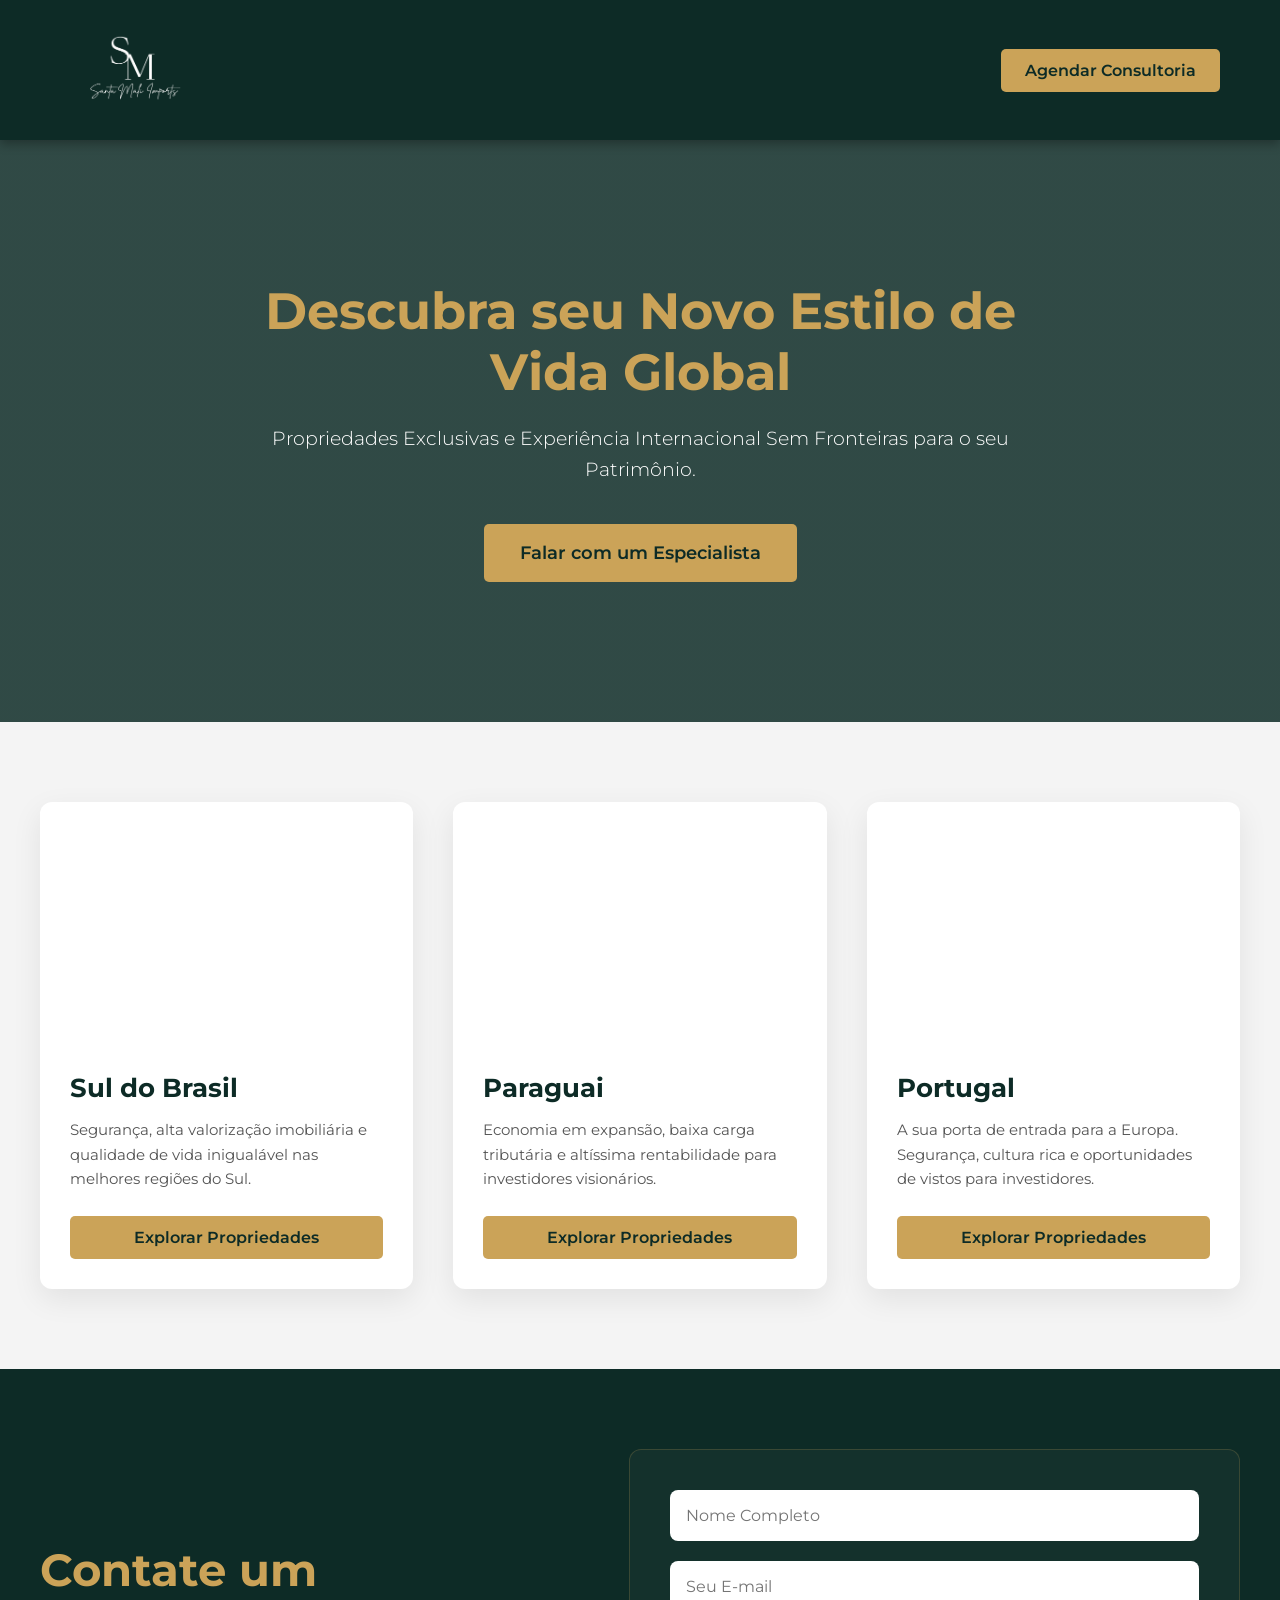
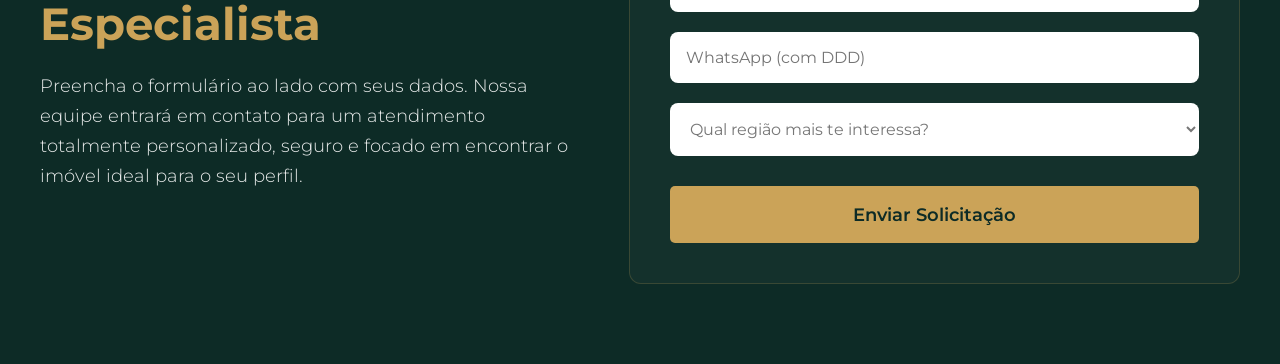
==== index.html @ 09e4056f "Update index.html" ====
<!DOCTYPE html>
<html lang="pt-BR">
<head>
    <meta charset="UTF-8">
    <meta name="viewport" content="width=device-width, initial-scale=1.0">
    <title>Santa Mali Imports - Imóveis de Alto Padrão</title>
    
    <!-- ESSA É A LINHA QUE CONECTA O VISUAL AO TEXTO -->
    <link rel="stylesheet" href="style.css">
<link href="https://fonts.googleapis.com/css2?family=Playfair+Display:ital,wght@0,400;0,600;1,400&family=Montserrat:wght@400;500;600&display=swap" rel="stylesheet">    
</head>
<body>

    <!-- CABEÇALHO -->
    <header class="header">
        <div class="header-container">
            <div class="logo">
                <!-- A tag abaixo vai puxar a sua imagem. O arquivo na sua pasta precisa se chamar exatamente "logo.png" -->
                <img src="logo.png" alt="Logo Santa Mali Imports" class="logo-img">
            </div>
            <nav class="header-nav">
                <button class="btn-agendar">Agendar Consultoria</button>
            </nav>
        </div>
    </header>

    <!-- CONTEÚDO PRINCIPAL -->
    <main>
        
        <!-- PRIMEIRA DOBRA (HERO) -->
        <section class="hero">
            <div class="hero-container">
                <h1 class="hero-titulo">Descubra seu Novo Estilo de Vida Global</h1>
                <p class="hero-subtitulo">Propriedades Exclusivas e Experiência Internacional Sem Fronteiras para o seu Patrimônio.</p>
                <a href="https://wa.me/5548992104003?text=Olá,%20gostaria%20de%20falar%20com%20um%20especialista%20da%20Santa%20Mali%20Imports." class="btn-principal" style="text-decoration: none; display: inline-block;" target="_blank">Falar com um Especialista</a>
            </div>
        </section>

        <!-- SEÇÃO DE DESTINOS -->
        <section class="destinos">
            <div class="destinos-container">
                
                <!-- Card 1: Sul do Brasil -->
                <article class="card-destino">
                    <div class="card-imagem-placeholder"></div>
                    <div class="card-conteudo">
                        <h3 class="card-titulo">Sul do Brasil</h3>
                        <p class="card-descricao">Segurança, alta valorização imobiliária e qualidade de vida inigualável nas melhores regiões do Sul.</p>
                        <button class="btn-secundario">Explorar Propriedades</button>
                    </div>
                </article>

                <!-- Card 2: Paraguai -->
                <article class="card-destino">
                    <div class="card-imagem-placeholder"></div>
                    <div class="card-conteudo">
                        <h3 class="card-titulo">Paraguai</h3>
                        <p class="card-descricao">Economia em expansão, baixa carga tributária e altíssima rentabilidade para investidores visionários.</p>
                        <button class="btn-secundario">Explorar Propriedades</button>
                    </div>
                </article>

                <!-- Card 3: Portugal -->
                <article class="card-destino">
                    <div class="card-imagem-placeholder"></div>
                    <div class="card-conteudo">
                        <h3 class="card-titulo">Portugal</h3>
                        <p class="card-descricao">A sua porta de entrada para a Europa. Segurança, cultura rica e oportunidades de vistos para investidores.</p>
                        <button class="btn-secundario">Explorar Propriedades</button>
                    </div>
                </article>

            </div>
        </section>

    </main>

    <!-- RODAPÉ COM FORMULÁRIO -->
    <footer class="rodape-captacao">
        <div class="rodape-container">
            
            <div class="rodape-texto">
                <h2 class="rodape-titulo">Contate um Especialista</h2>
                <p class="rodape-descricao">Preencha o formulário ao lado com seus dados. Nossa equipe entrará em contato para um atendimento totalmente personalizado, seguro e focado em encontrar o imóvel ideal para o seu perfil.</p>
            </div>

            <div class="rodape-formulario">
                <!-- Formulário de Captação configurado com o seu link -->
                <form action="https://formspree.io/f/myeglnnz" method="POST" class="formulario">
                    
                    <div class="grupo-input">
                        <input type="text" id="nome" name="nome" placeholder="Nome Completo" required>
                    </div>

                    <div class="grupo-input">
                        <input type="email" id="email" name="email" placeholder="Seu E-mail" required>
                    </div>

                    <div class="grupo-input">
                        <input type="tel" id="whatsapp" name="whatsapp" placeholder="WhatsApp (com DDD)" required>
                    </div>

                    <div class="grupo-input">
                        <select id="regiao" name="regiao" required>
                            <option value="" disabled selected>Qual região mais te interessa?</option>
                            <option value="sul-brasil">Sul do Brasil</option>
                            <option value="paraguai">Paraguai</option>
                            <option value="portugal">Portugal</option>
                            <option value="indefinido">Ainda não sei, desejo falar com um consultor</option>
                        </select>
                    </div>

                    <button type="submit" class="btn-enviar">Enviar Solicitação</button>
                </form>
            </div>

        </div>
    </footer>

</body>
</html>
---- style.css ----
/* IMPORTANDO A FONTE MONTSERRAT DO GOOGLE FONTS */
@import url('https://fonts.googleapis.com/css2?family=Montserrat:wght@300;400;600;700&display=swap');

/* VARIÁVEIS DE CORES PARA FACILITAR ALTERAÇÕES FUTURAS */
:root {
    --verde-escuro: #0d2b26;
    --dourado: #cba358;
    --dourado-hover: #b5904d;
    --branco: #ffffff;
    --texto-claro: #f4f4f4;
    --texto-escuro: #333333;
}

/* RESET BÁSICO E APLICAÇÃO DA FONTE */
* {
    margin: 0;
    padding: 0;
    box-sizing: border-box;
    font-family: 'Montserrat', sans-serif;
}

body {
    background-color: #f9f9f9;
    color: var(--texto-escuro);
}

/* 1. CABEÇALHO */
.header {
    background-color: var(--verde-escuro);
    padding: 20px 0;
    position: sticky;
    top: 0;
    z-index: 100;
    box-shadow: 0 4px 10px rgba(0,0,0,0.3);
}

.header-container {
    max-width: 1200px;
    margin: 0 auto;
    display: flex;
    justify-content: space-between;
    align-items: center;
    padding: 0 20px;
}

/* Configuração do tamanho da imagem da Logo */
.logo-img {
    max-height: 100px;
    width: auto;
    display: block;
}

/* ESTILIZAÇÃO PADRÃO DE BOTÕES */
.btn-agendar, .btn-principal, .btn-secundario, .btn-enviar {
    background-color: var(--dourado);
    color: var(--verde-escuro);
    border: none;
    padding: 12px 24px;
    font-size: 16px;
    font-weight: 600;
    border-radius: 5px;
    cursor: pointer;
    transition: background-color 0.3s ease, transform 0.2s ease;
}

.btn-agendar:hover, .btn-principal:hover, .btn-secundario:hover, .btn-enviar:hover {
    background-color: var(--dourado-hover);
    transform: scale(1.02);
}

/* 2. PRIMEIRA DOBRA (HERO) */
.hero {
    background: linear-gradient(rgba(13, 43, 38, 0.85), rgba(13, 43, 38, 0.85)), url('https://images.unsplash.com/photo-1600596542815-ffad4c1539a9?ixlib=rb-4.0.3&auto=format&fit=crop&w=1920&q=80') center/cover no-repeat;
    color: var(--branco);
    text-align: center;
    padding: 140px 20px;
}

.hero-container {
    max-width: 800px;
    margin: 0 auto;
}

.hero-titulo {
    font-size: 3.2rem;
    font-weight: 700;
    margin-bottom: 20px;
    color: var(--dourado);
    line-height: 1.2;
}

.hero-subtitulo {
    font-size: 1.2rem;
    font-weight: 300;
    line-height: 1.6;
    margin-bottom: 40px;
}

.btn-principal {
    padding: 18px 36px;
    font-size: 18px;
}

/* 3. SEÇÃO DE DESTINOS (CARDS) */
.destinos {
    padding: 80px 20px;
    background-color: var(--texto-claro);
}

.destinos-container {
    max-width: 1200px;
    margin: 0 auto;
    display: grid;
    grid-template-columns: repeat(auto-fit, minmax(300px, 1fr));
    gap: 40px;
}

.card-destino {
    background-color: var(--branco);
    border-radius: 12px;
    overflow: hidden;
    box-shadow: 0 10px 30px rgba(0, 0, 0, 0.08);
    transition: transform 0.3s ease, box-shadow 0.3s ease;
}

.card-destino:hover {
    transform: translateY(-8px);
    box-shadow: 0 15px 40px rgba(0, 0, 0, 0.12);
}

/* Imagens provisórias para os cards */
.card-imagem-placeholder {
    height: 240px;
    background-color: #ddd;
}
.card-destino:nth-child(1) .card-imagem-placeholder {
    background: url('https://images.unsplash.com/photo-1512453979798-5ea266f8880c?ixlib=rb-4.0.3&auto=format&fit=crop&w=800&q=80') center/cover;
}
.card-destino:nth-child(2) .card-imagem-placeholder {
    background: url('https://images.unsplash.com/photo-1596423735880-5f2a689b903e?ixlib=rb-4.0.3&auto=format&fit=crop&w=800&q=80') center/cover;
}
.card-destino:nth-child(3) .card-imagem-placeholder {
    background: url('https://images.unsplash.com/photo-1555881400-74d7acaacd8b?ixlib=rb-4.0.3&auto=format&fit=crop&w=800&q=80') center/cover;
}

.card-conteudo {
    padding: 30px;
    display: flex;
    flex-direction: column;
    height: calc(100% - 240px);
}

.card-titulo {
    color: var(--verde-escuro);
    font-size: 1.6rem;
    margin-bottom: 15px;
    font-weight: 700;
}

.card-descricao {
    color: #555;
    font-size: 0.95rem;
    line-height: 1.6;
    margin-bottom: 25px;
    flex-grow: 1;
}

.btn-secundario {
    width: 100%;
}

/* 4. RODAPÉ E FORMULÁRIO DE CAPTAÇÃO */
.rodape-captacao {
    background-color: var(--verde-escuro);
    padding: 80px 20px;
    color: var(--branco);
}

.rodape-container {
    max-width: 1200px;
    margin: 0 auto;
    display: flex;
    flex-wrap: wrap;
    gap: 60px;
    justify-content: space-between;
    align-items: center;
}

.rodape-texto {
    flex: 1;
    min-width: 300px;
}

.rodape-titulo {
    color: var(--dourado);
    font-size: 2.8rem;
    margin-bottom: 20px;
    font-weight: 700;
}

.rodape-descricao {
    font-size: 1.1rem;
    line-height: 1.7;
    font-weight: 300;
    color: rgba(255, 255, 255, 0.9);
}

.rodape-formulario {
    flex: 1;
    min-width: 320px;
    background-color: rgba(255, 255, 255, 0.03);
    padding: 40px;
    border-radius: 12px;
    border: 1px solid rgba(203, 163, 88, 0.2);
}

.grupo-input {
    margin-bottom: 20px;
}

.grupo-input input, .grupo-input select {
    width: 100%;
    padding: 16px;
    border-radius: 8px;
    border: none;
    background-color: var(--branco);
    color: var(--texto-escuro);
    font-size: 1rem;
    outline: none;
    transition: box-shadow 0.3s ease;
}

.grupo-input input:focus, .grupo-input select:focus {
    box-shadow: 0 0 0 3px rgba(203, 163, 88, 0.5);
}

.grupo-input select:invalid {
    color: #777;
}

.btn-enviar {
    width: 100%;
    padding: 18px;
    font-size: 1.1rem;
    margin-top: 10px;
}

/* 5. REGRAS PARA CELULARES E TABLETS */
@media (max-width: 768px) {
    .header-container {
        flex-direction: column;
        gap: 15px;
    }
    
    .hero-titulo {
        font-size: 2.2rem;
    }
    
    .rodape-container {
        flex-direction: column;
        text-align: center;
    }
    
    .rodape-formulario {
        width: 100%;
        padding: 30px 20px;
    }
}
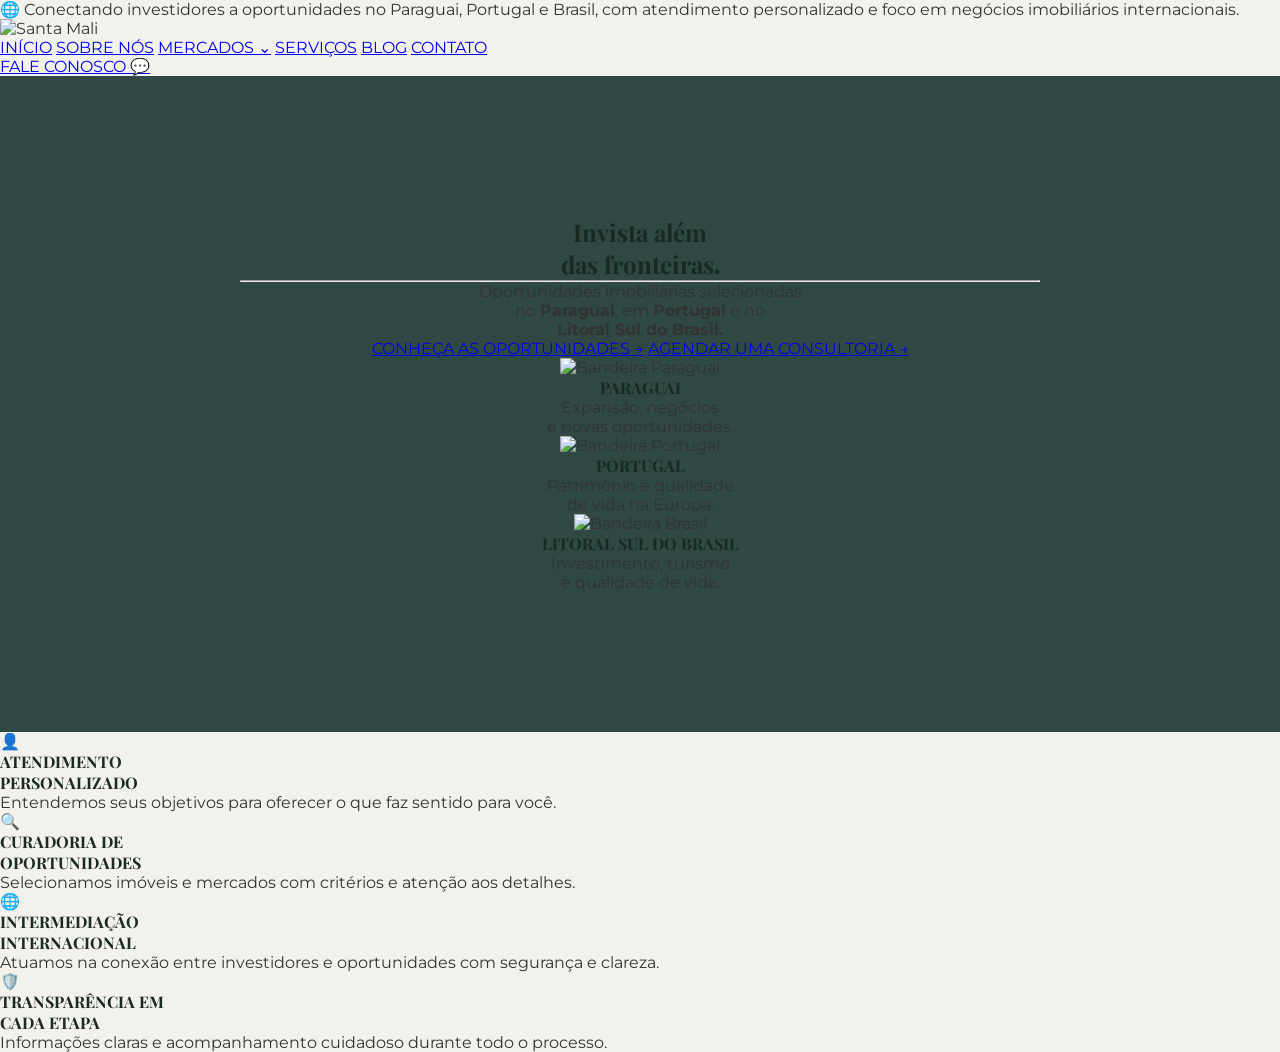
==== commit 4cf57807: "Update index.html" ====
--- a/index.html
+++ b/index.html
@@ -3,119 +3,104 @@
 <head>
     <meta charset="UTF-8">
     <meta name="viewport" content="width=device-width, initial-scale=1.0">
-    <title>Santa Mali Imports - Imóveis de Alto Padrão</title>
-    
-    <!-- ESSA É A LINHA QUE CONECTA O VISUAL AO TEXTO -->
+    <title>Santa Mali | Patrimônio Sem Fronteiras</title>
+    <!-- Importação das Fontes -->
+    <link href="https://fonts.googleapis.com/css2?family=Playfair+Display:ital,wght@0,400;0,600;1,400&family=Montserrat:wght@400;500;600&display=swap" rel="stylesheet">
     <link rel="stylesheet" href="style.css">
-<link href="https://fonts.googleapis.com/css2?family=Playfair+Display:ital,wght@0,400;0,600;1,400&family=Montserrat:wght@400;500;600&display=swap" rel="stylesheet">    
 </head>
 <body>
 
-    <!-- CABEÇALHO -->
-    <header class="header">
-        <div class="header-container">
-            <div class="logo">
-                <!-- A tag abaixo vai puxar a sua imagem. O arquivo na sua pasta precisa se chamar exatamente "logo.png" -->
-                <img src="logo.png" alt="Logo Santa Mali Imports" class="logo-img">
-            </div>
-            <nav class="header-nav">
-                <button class="btn-agendar">Agendar Consultoria</button>
+    <!-- BARRA SUPERIOR -->
+    <div class="top-bar">
+        <span class="icon-globe">🌐</span> Conectando investidores a oportunidades no <span class="destaque-top">Paraguai, Portugal e Brasil</span>, com atendimento personalizado e foco em negócios imobiliários internacionais.
+    </div>
+
+    <!-- CABEÇALHO / MENU -->
+    <header class="navbar">
+        <div class="container nav-container">
+            <!-- A imagem da logo precisa estar no GitHub com o nome logo-novo.png -->
+            <img src="logo-novo.png" alt="Santa Mali" class="logo">
+            <nav class="nav-links">
+                <a href="#" class="active">INÍCIO</a>
+                <a href="#">SOBRE NÓS</a>
+                <a href="#">MERCADOS ⌄</a>
+                <a href="#">SERVIÇOS</a>
+                <a href="#">BLOG</a>
+                <a href="#">CONTATO</a>
             </nav>
+            <a href="https://wa.me/5511999999999" target="_blank" class="btn-dark btn-small">FALE CONOSCO 💬</a>
         </div>
     </header>
 
-    <!-- CONTEÚDO PRINCIPAL -->
-    <main>
+    <!-- SEÇÃO PRINCIPAL (HERO) -->
+    <section class="hero">
+        <div class="container hero-container">
+            <div class="hero-content">
+                <h1>Invista além<br>das fronteiras<span class="ponto-dourado">.</span></h1>
+                <hr class="linha-curta">
+                <p>Oportunidades imobiliárias selecionadas<br>no <strong class="destaque-texto">Paraguai</strong>, em <strong class="destaque-texto">Portugal</strong> e no<br><strong class="destaque-texto">Litoral Sul do Brasil.</strong></p>
+                <div class="hero-buttons">
+                    <a href="#oportunidades" class="btn-dark">CONHEÇA AS OPORTUNIDADES →</a>
+                    <a href="https://wa.me/5511999999999" target="_blank" class="btn-outline">AGENDAR UMA CONSULTORIA →</a>
+                </div>
+            </div>
+        </div>
         
-        <!-- PRIMEIRA DOBRA (HERO) -->
-        <section class="hero">
-            <div class="hero-container">
-                <h1 class="hero-titulo">Descubra seu Novo Estilo de Vida Global</h1>
-                <p class="hero-subtitulo">Propriedades Exclusivas e Experiência Internacional Sem Fronteiras para o seu Patrimônio.</p>
-                <a href="https://wa.me/5548992104003?text=Olá,%20gostaria%20de%20falar%20com%20um%20especialista%20da%20Santa%20Mali%20Imports." class="btn-principal" style="text-decoration: none; display: inline-block;" target="_blank">Falar com um Especialista</a>
+        <!-- BARRA DE PAÍSES NO RODAPÉ DA IMAGEM -->
+        <div class="hero-countries">
+            <div class="container countries-container">
+                <div class="country-item">
+                    <img src="https://flagcdn.com/w40/py.png" alt="Bandeira Paraguai" class="bandeira">
+                    <div>
+                        <h4>PARAGUAI</h4>
+                        <p>Expansão, negócios<br>e novas oportunidades.</p>
+                    </div>
+                </div>
+                <div class="divisor"></div>
+                <div class="country-item">
+                    <img src="https://flagcdn.com/w40/pt.png" alt="Bandeira Portugal" class="bandeira">
+                    <div>
+                        <h4>PORTUGAL</h4>
+                        <p>Patrimônio e qualidade<br>de vida na Europa.</p>
+                    </div>
+                </div>
+                <div class="divisor"></div>
+                <div class="country-item">
+                    <img src="https://flagcdn.com/w40/br.png" alt="Bandeira Brasil" class="bandeira">
+                    <div>
+                        <h4>LITORAL SUL DO BRASIL</h4>
+                        <p>Investimento, turismo<br>e qualidade de vida.</p>
+                    </div>
+                </div>
             </div>
-        </section>
+        </div>
+    </section>
 
-        <!-- SEÇÃO DE DESTINOS -->
-        <section class="destinos">
-            <div class="destinos-container">
-                
-                <!-- Card 1: Sul do Brasil -->
-                <article class="card-destino">
-                    <div class="card-imagem-placeholder"></div>
-                    <div class="card-conteudo">
-                        <h3 class="card-titulo">Sul do Brasil</h3>
-                        <p class="card-descricao">Segurança, alta valorização imobiliária e qualidade de vida inigualável nas melhores regiões do Sul.</p>
-                        <button class="btn-secundario">Explorar Propriedades</button>
-                    </div>
-                </article>
-
-                <!-- Card 2: Paraguai -->
-                <article class="card-destino">
-                    <div class="card-imagem-placeholder"></div>
-                    <div class="card-conteudo">
-                        <h3 class="card-titulo">Paraguai</h3>
-                        <p class="card-descricao">Economia em expansão, baixa carga tributária e altíssima rentabilidade para investidores visionários.</p>
-                        <button class="btn-secundario">Explorar Propriedades</button>
-                    </div>
-                </article>
-
-                <!-- Card 3: Portugal -->
-                <article class="card-destino">
-                    <div class="card-imagem-placeholder"></div>
-                    <div class="card-conteudo">
-                        <h3 class="card-titulo">Portugal</h3>
-                        <p class="card-descricao">A sua porta de entrada para a Europa. Segurança, cultura rica e oportunidades de vistos para investidores.</p>
-                        <button class="btn-secundario">Explorar Propriedades</button>
-                    </div>
-                </article>
-
+    <!-- SEÇÃO DE DIFERENCIAIS -->
+    <section class="features">
+        <div class="container features-container">
+            <div class="feature-box">
+                <div class="feature-icon">👤</div>
+                <h4>ATENDIMENTO<br>PERSONALIZADO</h4>
+                <p>Entendemos seus objetivos para oferecer o que faz sentido para você.</p>
             </div>
-        </section>
-
-    </main>
-
-    <!-- RODAPÉ COM FORMULÁRIO -->
-    <footer class="rodape-captacao">
-        <div class="rodape-container">
-            
-            <div class="rodape-texto">
-                <h2 class="rodape-titulo">Contate um Especialista</h2>
-                <p class="rodape-descricao">Preencha o formulário ao lado com seus dados. Nossa equipe entrará em contato para um atendimento totalmente personalizado, seguro e focado em encontrar o imóvel ideal para o seu perfil.</p>
+            <div class="feature-box">
+                <div class="feature-icon">🔍</div>
+                <h4>CURADORIA DE<br>OPORTUNIDADES</h4>
+                <p>Selecionamos imóveis e mercados com critérios e atenção aos detalhes.</p>
             </div>
-
-            <div class="rodape-formulario">
-                <!-- Formulário de Captação configurado com o seu link -->
-                <form action="https://formspree.io/f/myeglnnz" method="POST" class="formulario">
-                    
-                    <div class="grupo-input">
-                        <input type="text" id="nome" name="nome" placeholder="Nome Completo" required>
-                    </div>
-
-                    <div class="grupo-input">
-                        <input type="email" id="email" name="email" placeholder="Seu E-mail" required>
-                    </div>
-
-                    <div class="grupo-input">
-                        <input type="tel" id="whatsapp" name="whatsapp" placeholder="WhatsApp (com DDD)" required>
-                    </div>
-
-                    <div class="grupo-input">
-                        <select id="regiao" name="regiao" required>
-                            <option value="" disabled selected>Qual região mais te interessa?</option>
-                            <option value="sul-brasil">Sul do Brasil</option>
-                            <option value="paraguai">Paraguai</option>
-                            <option value="portugal">Portugal</option>
-                            <option value="indefinido">Ainda não sei, desejo falar com um consultor</option>
-                        </select>
-                    </div>
-
-                    <button type="submit" class="btn-enviar">Enviar Solicitação</button>
-                </form>
+            <div class="feature-box">
+                <div class="feature-icon">🌐</div>
+                <h4>INTERMEDIAÇÃO<br>INTERNACIONAL</h4>
+                <p>Atuamos na conexão entre investidores e oportunidades com segurança e clareza.</p>
             </div>
-
+            <div class="feature-box">
+                <div class="feature-icon">🛡️</div>
+                <h4>TRANSPARÊNCIA EM<br>CADA ETAPA</h4>
+                <p>Informações claras e acompanhamento cuidadoso durante todo o processo.</p>
+            </div>
         </div>
-    </footer>
+    </section>
 
 </body>
 </html>
--- a/style.css
+++ b/style.css
@@ -3,12 +3,22 @@
 
 /* VARIÁVEIS DE CORES PARA FACILITAR ALTERAÇÕES FUTURAS */
 :root {
-    --verde-escuro: #0d2b26;
-    --dourado: #cba358;
-    --dourado-hover: #b5904d;
-    --branco: #ffffff;
-    --texto-claro: #f4f4f4;
-    --texto-escuro: #333333;
+    --verde-escuro: #122219;
+    --dourado: #b18e5a;
+    --bege-fundo: #f3f1eb;
+    --texto-titulos: #192a20;
+    --texto-corrido: #333333;
+}
+
+body {
+    background-color: var(--bege-fundo);
+    color: var(--texto-corrido);
+    font-family: 'Montserrat', sans-serif;
+}
+
+h1, h2, h3, h4 {
+    font-family: 'Playfair Display', serif;
+    color: var(--texto-titulos);
 }
 
 /* RESET BÁSICO E APLICAÇÃO DA FONTE */
@@ -19,10 +29,7 @@
     font-family: 'Montserrat', sans-serif;
 }
 
-body {
-    background-color: #f9f9f9;
-    color: var(--texto-escuro);
-}
+
 
 /* 1. CABEÇALHO */
 .header {
@@ -51,23 +58,48 @@
 }
 
 /* ESTILIZAÇÃO PADRÃO DE BOTÕES */
-.btn-agendar, .btn-principal, .btn-secundario, .btn-enviar {
+/* Botões com fundo escuro (Principal e Enviar) */
+.btn-principal, .btn-enviar {
+    background-color: var(--verde-escuro);
+    color: #ffffff;
+    padding: 15px 30px;
+    border: none;
+    border-radius: 2px;
+    font-family: 'Montserrat', sans-serif;
+    font-size: 13px;
+    font-weight: 500;
+    text-transform: uppercase;
+    letter-spacing: 1px;
+    cursor: pointer;
+    text-decoration: none;
+    transition: all 0.3s ease;
+}
+
+.btn-principal:hover, .btn-enviar:hover {
+    background-color: #000000;
+}
+
+/* Botões vazados dourados (Secundário e Agendar) */
+.btn-secundario, .btn-agendar {
+    background-color: transparent;
+    color: var(--dourado);
+    border: 1px solid var(--dourado);
+    padding: 15px 30px;
+    border-radius: 2px;
+    font-family: 'Montserrat', sans-serif;
+    font-size: 13px;
+    font-weight: 500;
+    text-transform: uppercase;
+    letter-spacing: 1px;
+    cursor: pointer;
+    text-decoration: none;
+    transition: all 0.3s ease;
+}
+
+.btn-secundario:hover, .btn-agendar:hover {
     background-color: var(--dourado);
-    color: var(--verde-escuro);
-    border: none;
-    padding: 12px 24px;
-    font-size: 16px;
-    font-weight: 600;
-    border-radius: 5px;
-    cursor: pointer;
-    transition: background-color 0.3s ease, transform 0.2s ease;
-}
-
-.btn-agendar:hover, .btn-principal:hover, .btn-secundario:hover, .btn-enviar:hover {
-    background-color: var(--dourado-hover);
-    transform: scale(1.02);
-}
-
+    color: #ffffff;
+}
 /* 2. PRIMEIRA DOBRA (HERO) */
 .hero {
     background: linear-gradient(rgba(13, 43, 38, 0.85), rgba(13, 43, 38, 0.85)), url('https://images.unsplash.com/photo-1600596542815-ffad4c1539a9?ixlib=rb-4.0.3&auto=format&fit=crop&w=1920&q=80') center/cover no-repeat;
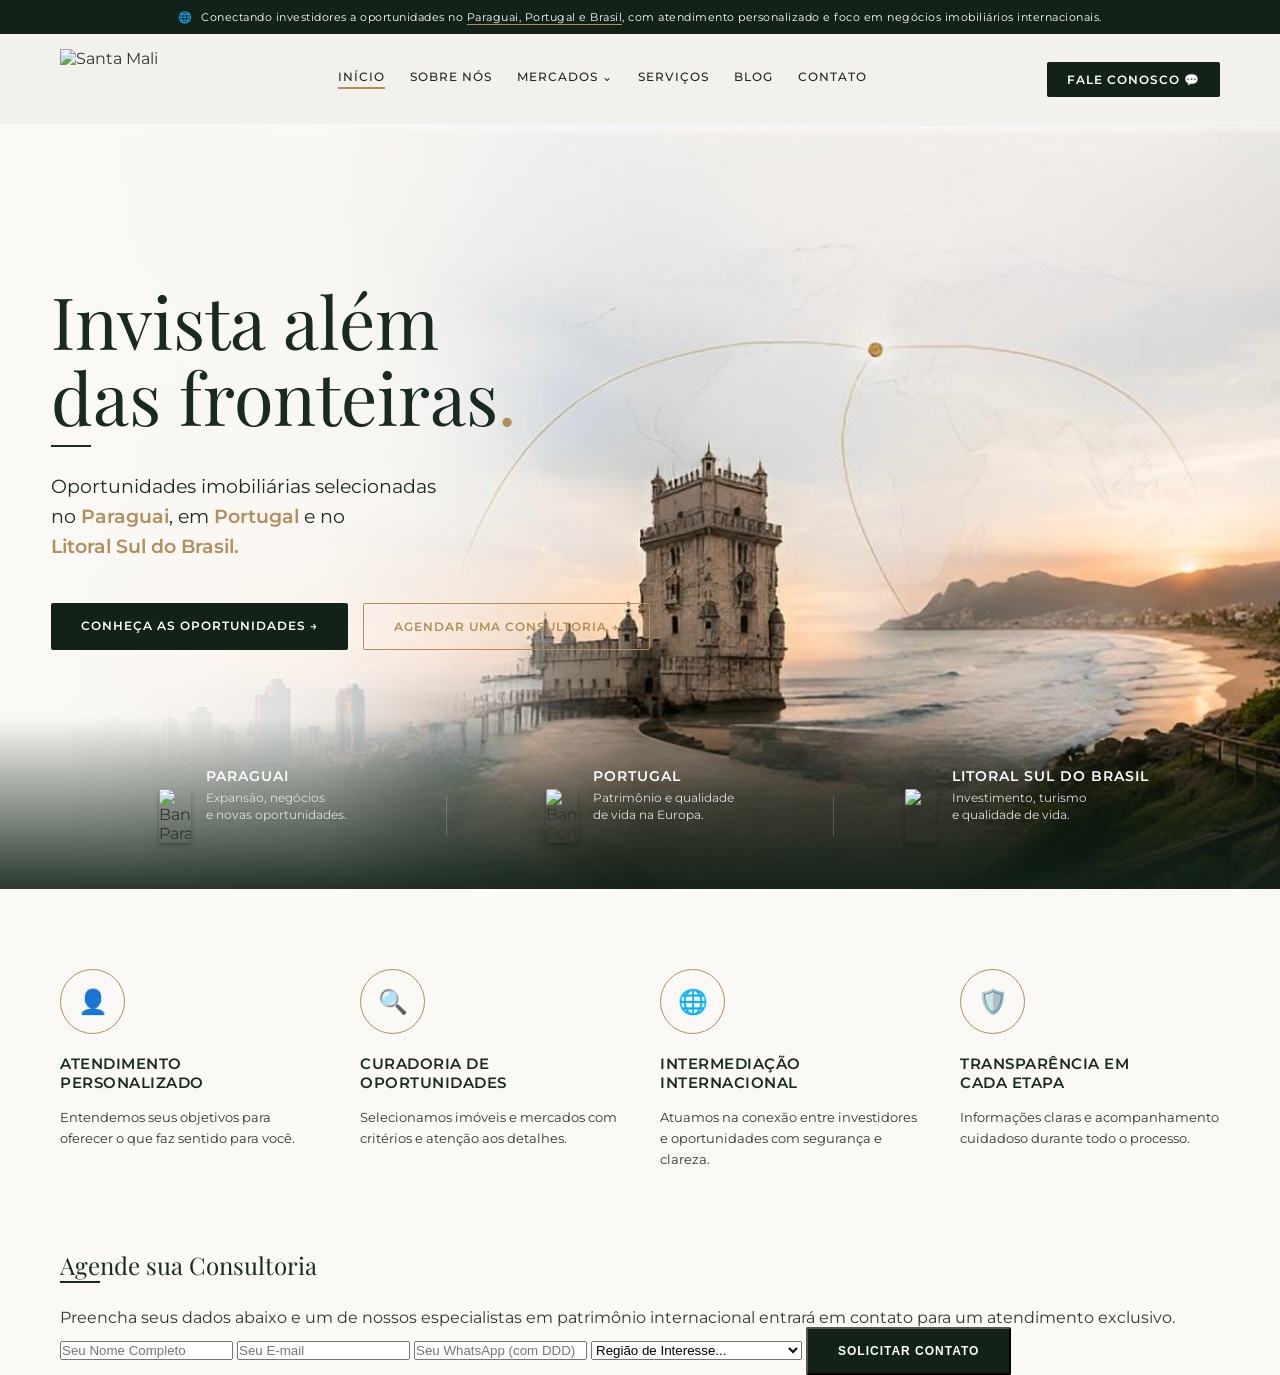
==== commit 7f0963d8: "Update index.html" ====
--- a/index.html
+++ b/index.html
@@ -18,7 +18,6 @@
     <!-- CABEÇALHO / MENU -->
     <header class="navbar">
         <div class="container nav-container">
-            <!-- A imagem da logo precisa estar no GitHub com o nome logo-novo.png -->
             <img src="logo-novo.png" alt="Santa Mali" class="logo">
             <nav class="nav-links">
                 <a href="#" class="active">INÍCIO</a>
@@ -34,14 +33,14 @@
 
     <!-- SEÇÃO PRINCIPAL (HERO) -->
     <section class="hero">
-        <div class="container hero-container">
+        <div class="hero-container">
             <div class="hero-content">
                 <h1>Invista além<br>das fronteiras<span class="ponto-dourado">.</span></h1>
                 <hr class="linha-curta">
                 <p>Oportunidades imobiliárias selecionadas<br>no <strong class="destaque-texto">Paraguai</strong>, em <strong class="destaque-texto">Portugal</strong> e no<br><strong class="destaque-texto">Litoral Sul do Brasil.</strong></p>
                 <div class="hero-buttons">
                     <a href="#oportunidades" class="btn-dark">CONHEÇA AS OPORTUNIDADES →</a>
-                    <a href="https://wa.me/5511999999999" target="_blank" class="btn-outline">AGENDAR UMA CONSULTORIA →</a>
+                    <a href="#formulario" class="btn-outline">AGENDAR UMA CONSULTORIA →</a>
                 </div>
             </div>
         </div>
@@ -102,5 +101,33 @@
         </div>
     </section>
 
+    <!-- SEÇÃO DE FORMULÁRIO (ANCORADA) -->
+    <section id="formulario" class="contato-section">
+        <div class="container contato-container">
+            <div class="contato-texto">
+                <h2>Agende sua Consultoria</h2>
+                <hr class="linha-curta">
+                <p>Preencha seus dados abaixo e um de nossos especialistas em patrimônio internacional entrará em contato para um atendimento exclusivo.</p>
+            </div>
+            
+            <div class="contato-form">
+                <form action="https://formspree.io/f/myeglnnz" method="POST">
+                    <input type="text" name="Nome" placeholder="Seu Nome Completo" required>
+                    <input type="email" name="Email" placeholder="Seu E-mail" required>
+                    <input type="tel" name="WhatsApp" placeholder="Seu WhatsApp (com DDD)" required>
+                    
+                    <select name="Interesse" required>
+                        <option value="" disabled selected>Região de Interesse...</option>
+                        <option value="Litoral Sul do Brasil">Litoral Sul do Brasil (Maríssima)</option>
+                        <option value="Paraguai">Paraguai</option>
+                        <option value="Portugal">Portugal</option>
+                    </select>
+                    
+                    <button type="submit" class="btn-dark btn-full">SOLICITAR CONTATO</button>
+                </form>
+            </div>
+        </div>
+    </section>
+
 </body>
 </html>
--- a/style.css
+++ b/style.css
@@ -1,300 +1,241 @@
-/* IMPORTANDO A FONTE MONTSERRAT DO GOOGLE FONTS */
-@import url('https://fonts.googleapis.com/css2?family=Montserrat:wght@300;400;600;700&display=swap');
-
-/* VARIÁVEIS DE CORES PARA FACILITAR ALTERAÇÕES FUTURAS */
+/* --- RESET E VARIÁVEIS --- */
 :root {
     --verde-escuro: #122219;
     --dourado: #b18e5a;
-    --bege-fundo: #f3f1eb;
-    --texto-titulos: #192a20;
-    --texto-corrido: #333333;
-}
-
-body {
-    background-color: var(--bege-fundo);
-    color: var(--texto-corrido);
-    font-family: 'Montserrat', sans-serif;
-}
-
-h1, h2, h3, h4 {
-    font-family: 'Playfair Display', serif;
-    color: var(--texto-titulos);
-}
-
-/* RESET BÁSICO E APLICAÇÃO DA FONTE */
+    --bege-claro: #f3f1eb;
+    --bege-fundo: #faf9f6;
+    --texto-escuro: #192a20;
+    --texto-cinza: #333333;
+    --branco: #ffffff;
+}
+
 * {
     margin: 0;
     padding: 0;
     box-sizing: border-box;
+}
+
+body {
     font-family: 'Montserrat', sans-serif;
-}
-
-
-
-/* 1. CABEÇALHO */
-.header {
-    background-color: var(--verde-escuro);
-    padding: 20px 0;
-    position: sticky;
-    top: 0;
-    z-index: 100;
-    box-shadow: 0 4px 10px rgba(0,0,0,0.3);
-}
-
-.header-container {
+    background-color: var(--bege-fundo);
+    color: var(--texto-cinza);
+    overflow-x: hidden;
+}
+
+h1, h2, h3, h4 {
+    font-family: 'Playfair Display', serif;
+    color: var(--texto-escuro);
+    font-weight: normal;
+}
+
+.container {
     max-width: 1200px;
     margin: 0 auto;
+    padding: 0 20px;
+}
+
+/* --- BARRA SUPERIOR --- */
+.top-bar {
+    background-color: var(--verde-escuro);
+    color: var(--branco);
+    text-align: center;
+    padding: 10px;
+    font-size: 11px;
+    letter-spacing: 0.5px;
+}
+.icon-globe { color: var(--dourado); margin-right: 5px; }
+.destaque-top { border-bottom: 1px solid var(--dourado); }
+
+/* --- MENU (NAVBAR) --- */
+.navbar {
+    background-color: var(--bege-claro);
+    padding: 15px 0;
+}
+.nav-container {
     display: flex;
     justify-content: space-between;
     align-items: center;
-    padding: 0 20px;
-}
-
-/* Configuração do tamanho da imagem da Logo */
-.logo-img {
-    max-height: 100px;
+}
+.logo { 
+    height: 60px; /* Altura do logo - ajuste se necessário */
     width: auto;
-    display: block;
-}
-
-/* ESTILIZAÇÃO PADRÃO DE BOTÕES */
-/* Botões com fundo escuro (Principal e Enviar) */
-.btn-principal, .btn-enviar {
+}
+.nav-links {
+    display: flex;
+    gap: 25px;
+}
+.nav-links a {
+    text-decoration: none;
+    color: var(--texto-escuro);
+    font-size: 12px;
+    font-weight: 500;
+    letter-spacing: 1px;
+}
+.nav-links a.active {
+    border-bottom: 2px solid var(--dourado);
+    padding-bottom: 3px;
+}
+
+/* --- BOTÕES --- */
+.btn-dark {
     background-color: var(--verde-escuro);
-    color: #ffffff;
+    color: var(--branco);
     padding: 15px 30px;
-    border: none;
+    text-decoration: none;
+    font-size: 12px;
+    font-weight: 600;
+    letter-spacing: 1px;
+    transition: 0.3s;
     border-radius: 2px;
-    font-family: 'Montserrat', sans-serif;
-    font-size: 13px;
-    font-weight: 500;
-    text-transform: uppercase;
-    letter-spacing: 1px;
-    cursor: pointer;
-    text-decoration: none;
-    transition: all 0.3s ease;
-}
-
-.btn-principal:hover, .btn-enviar:hover {
-    background-color: #000000;
-}
-
-/* Botões vazados dourados (Secundário e Agendar) */
-.btn-secundario, .btn-agendar {
+    display: inline-block;
+}
+.btn-dark:hover { background-color: #000; }
+
+.btn-small { padding: 10px 20px; }
+
+.btn-outline {
     background-color: transparent;
     color: var(--dourado);
     border: 1px solid var(--dourado);
     padding: 15px 30px;
+    text-decoration: none;
+    font-size: 12px;
+    font-weight: 600;
+    letter-spacing: 1px;
+    transition: 0.3s;
     border-radius: 2px;
-    font-family: 'Montserrat', sans-serif;
-    font-size: 13px;
-    font-weight: 500;
-    text-transform: uppercase;
-    letter-spacing: 1px;
-    cursor: pointer;
-    text-decoration: none;
-    transition: all 0.3s ease;
-}
-
-.btn-secundario:hover, .btn-agendar:hover {
+    display: inline-block;
+}
+.btn-outline:hover {
     background-color: var(--dourado);
-    color: #ffffff;
-}
-/* 2. PRIMEIRA DOBRA (HERO) */
+    color: var(--branco);
+}
+
+/* --- SEÇÃO PRINCIPAL (HERO) --- */
 .hero {
-    background: linear-gradient(rgba(13, 43, 38, 0.85), rgba(13, 43, 38, 0.85)), url('https://images.unsplash.com/photo-1600596542815-ffad4c1539a9?ixlib=rb-4.0.3&auto=format&fit=crop&w=1920&q=80') center/cover no-repeat;
-    color: var(--branco);
-    text-align: center;
-    padding: 140px 20px;
+    /* Degradê ajustado: fica transparente muito mais cedo para revelar a imagem */
+    background: linear-gradient(90deg, var(--bege-fundo) 5%, rgba(250, 249, 246, 0.8) 25%, transparent 50%), url('fundo-claro.jpg') center/cover no-repeat;
+    position: relative;
+    min-height: 85vh;
+    display: flex;
+    flex-direction: column;
+    justify-content: center;
 }
 
 .hero-container {
-    max-width: 800px;
+    max-width: 1400px; /* Estica o limite para o texto ir mais para a esquerda */
+    width: 100%;
     margin: 0 auto;
-}
-
-.hero-titulo {
-    font-size: 3.2rem;
-    font-weight: 700;
-    margin-bottom: 20px;
-    color: var(--dourado);
-    line-height: 1.2;
-}
-
-.hero-subtitulo {
-    font-size: 1.2rem;
-    font-weight: 300;
+    padding-left: 4%; /* Cola o texto na margem esquerda da tela */
+}
+
+.hero-content {
+    max-width: 650px;
+    padding-bottom: 80px; 
+}
+.hero h1 {
+    font-size: 72px;
+    line-height: 1.05;
+    margin-bottom: 10px;
+}
+.ponto-dourado { color: var(--dourado); }
+.linha-curta {
+    width: 40px;
+    border: none;
+    border-top: 2px solid var(--texto-escuro);
+    margin-bottom: 25px;
+}
+.hero p {
+    font-size: 19px;
     line-height: 1.6;
     margin-bottom: 40px;
-}
-
-.btn-principal {
-    padding: 18px 36px;
-    font-size: 18px;
-}
-
-/* 3. SEÇÃO DE DESTINOS (CARDS) */
-.destinos {
-    padding: 80px 20px;
-    background-color: var(--texto-claro);
-}
-
-.destinos-container {
-    max-width: 1200px;
-    margin: 0 auto;
-    display: grid;
-    grid-template-columns: repeat(auto-fit, minmax(300px, 1fr));
+    color: var(--texto-escuro);
+}
+.destaque-texto { color: var(--dourado); font-weight: 600; }
+.hero-buttons {
+    display: flex;
+    gap: 15px;
+}
+
+/* --- PAÍSES NO RODAPÉ DO HERO --- */
+.hero-countries {
+    position: absolute;
+    bottom: 0;
+    width: 100%;
+    background: linear-gradient(to top, rgba(18, 34, 25, 0.9), rgba(18, 34, 25, 0));
+    padding: 50px 0 25px 0;
+}
+.countries-container {
+    display: flex;
+    justify-content: space-between;
+    align-items: center;
+}
+.country-item {
+    display: flex;
+    align-items: center;
+    gap: 15px;
+    flex: 1;
+    justify-content: center;
+}
+.bandeira {
+    width: 32px;
+    border-radius: 2px;
+    box-shadow: 0 2px 4px rgba(0,0,0,0.3);
+}
+.country-item h4 {
+    color: var(--branco);
+    font-size: 14px;
+    font-family: 'Montserrat', sans-serif;
+    font-weight: 600;
+    margin-bottom: 5px;
+    letter-spacing: 1px;
+}
+.country-item p {
+    font-size: 12px;
+    line-height: 1.4;
+    color: #e0e0e0;
+}
+.divisor {
+    width: 1px;
+    height: 40px;
+    background-color: rgba(255,255,255,0.2);
+}
+
+/* --- SEÇÃO DIFERENCIAIS --- */
+.features {
+    background-color: var(--bege-fundo);
+    padding: 80px 0;
+}
+.features-container {
+    display: flex;
+    justify-content: space-between;
     gap: 40px;
 }
-
-.card-destino {
-    background-color: var(--branco);
-    border-radius: 12px;
-    overflow: hidden;
-    box-shadow: 0 10px 30px rgba(0, 0, 0, 0.08);
-    transition: transform 0.3s ease, box-shadow 0.3s ease;
-}
-
-.card-destino:hover {
-    transform: translateY(-8px);
-    box-shadow: 0 15px 40px rgba(0, 0, 0, 0.12);
-}
-
-/* Imagens provisórias para os cards */
-.card-imagem-placeholder {
-    height: 240px;
-    background-color: #ddd;
-}
-.card-destino:nth-child(1) .card-imagem-placeholder {
-    background: url('https://images.unsplash.com/photo-1512453979798-5ea266f8880c?ixlib=rb-4.0.3&auto=format&fit=crop&w=800&q=80') center/cover;
-}
-.card-destino:nth-child(2) .card-imagem-placeholder {
-    background: url('https://images.unsplash.com/photo-1596423735880-5f2a689b903e?ixlib=rb-4.0.3&auto=format&fit=crop&w=800&q=80') center/cover;
-}
-.card-destino:nth-child(3) .card-imagem-placeholder {
-    background: url('https://images.unsplash.com/photo-1555881400-74d7acaacd8b?ixlib=rb-4.0.3&auto=format&fit=crop&w=800&q=80') center/cover;
-}
-
-.card-conteudo {
-    padding: 30px;
-    display: flex;
-    flex-direction: column;
-    height: calc(100% - 240px);
-}
-
-.card-titulo {
-    color: var(--verde-escuro);
-    font-size: 1.6rem;
+.feature-box {
+    flex: 1;
+    text-align: left;
+}
+.feature-icon {
+    width: 65px;
+    height: 65px;
+    border: 1px solid var(--dourado);
+    border-radius: 50%;
+    display: flex;
+    align-items: center;
+    justify-content: center;
+    font-size: 24px;
+    color: var(--dourado);
+    margin-bottom: 20px;
+}
+.feature-box h4 {
+    font-size: 15px;
+    font-family: 'Montserrat', sans-serif;
+    font-weight: 600;
     margin-bottom: 15px;
-    font-weight: 700;
-}
-
-.card-descricao {
-    color: #555;
-    font-size: 0.95rem;
+    letter-spacing: 0.5px;
+    color: var(--texto-escuro);
+}
+.feature-box p {
+    font-size: 13px;
     line-height: 1.6;
-    margin-bottom: 25px;
-    flex-grow: 1;
-}
-
-.btn-secundario {
-    width: 100%;
-}
-
-/* 4. RODAPÉ E FORMULÁRIO DE CAPTAÇÃO */
-.rodape-captacao {
-    background-color: var(--verde-escuro);
-    padding: 80px 20px;
-    color: var(--branco);
-}
-
-.rodape-container {
-    max-width: 1200px;
-    margin: 0 auto;
-    display: flex;
-    flex-wrap: wrap;
-    gap: 60px;
-    justify-content: space-between;
-    align-items: center;
-}
-
-.rodape-texto {
-    flex: 1;
-    min-width: 300px;
-}
-
-.rodape-titulo {
-    color: var(--dourado);
-    font-size: 2.8rem;
-    margin-bottom: 20px;
-    font-weight: 700;
-}
-
-.rodape-descricao {
-    font-size: 1.1rem;
-    line-height: 1.7;
-    font-weight: 300;
-    color: rgba(255, 255, 255, 0.9);
-}
-
-.rodape-formulario {
-    flex: 1;
-    min-width: 320px;
-    background-color: rgba(255, 255, 255, 0.03);
-    padding: 40px;
-    border-radius: 12px;
-    border: 1px solid rgba(203, 163, 88, 0.2);
-}
-
-.grupo-input {
-    margin-bottom: 20px;
-}
-
-.grupo-input input, .grupo-input select {
-    width: 100%;
-    padding: 16px;
-    border-radius: 8px;
-    border: none;
-    background-color: var(--branco);
-    color: var(--texto-escuro);
-    font-size: 1rem;
-    outline: none;
-    transition: box-shadow 0.3s ease;
-}
-
-.grupo-input input:focus, .grupo-input select:focus {
-    box-shadow: 0 0 0 3px rgba(203, 163, 88, 0.5);
-}
-
-.grupo-input select:invalid {
-    color: #777;
-}
-
-.btn-enviar {
-    width: 100%;
-    padding: 18px;
-    font-size: 1.1rem;
-    margin-top: 10px;
-}
-
-/* 5. REGRAS PARA CELULARES E TABLETS */
-@media (max-width: 768px) {
-    .header-container {
-        flex-direction: column;
-        gap: 15px;
-    }
-    
-    .hero-titulo {
-        font-size: 2.2rem;
-    }
-    
-    .rodape-container {
-        flex-direction: column;
-        text-align: center;
-    }
-    
-    .rodape-formulario {
-        width: 100%;
-        padding: 30px 20px;
-    }
-}
+}
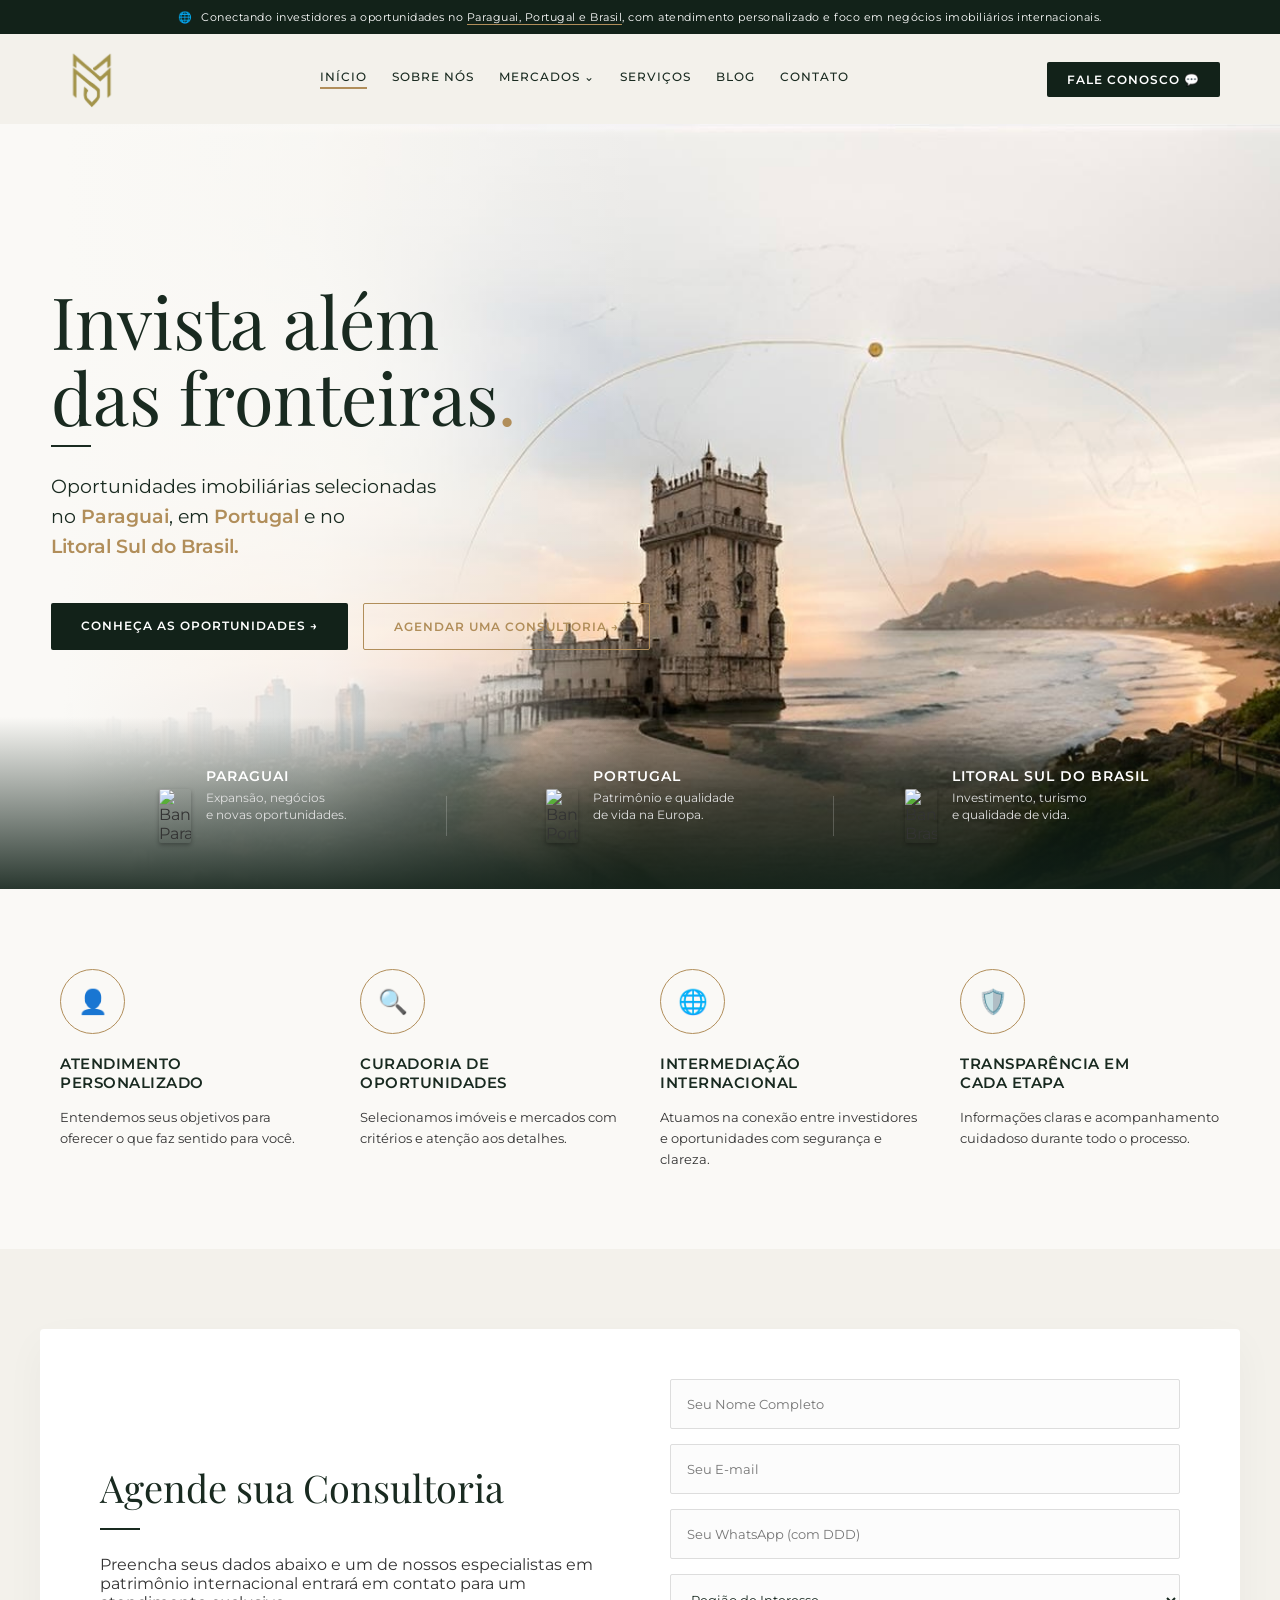
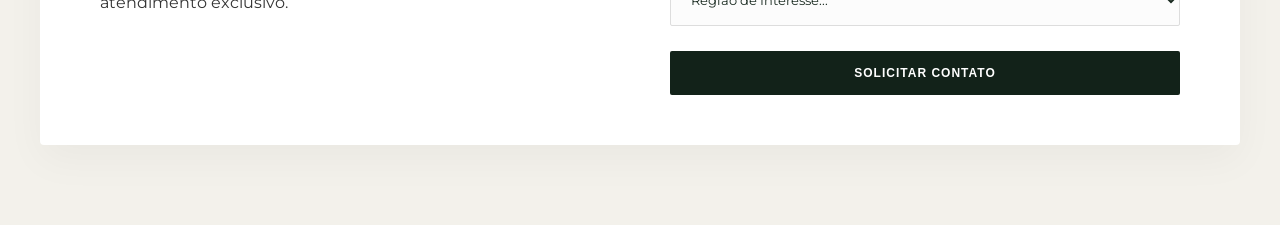
==== commit bd6e1756: "Update index.html" ====
--- a/index.html
+++ b/index.html
@@ -118,7 +118,7 @@
                     
                     <select name="Interesse" required>
                         <option value="" disabled selected>Região de Interesse...</option>
-                        <option value="Litoral Sul do Brasil">Litoral Sul do Brasil (Maríssima)</option>
+                        <option value="Litoral Sul do Brasil">Litoral Sul do Brasil </option>
                         <option value="Paraguai">Paraguai</option>
                         <option value="Portugal">Portugal</option>
                     </select>
--- a/style.css
+++ b/style.css
@@ -9,6 +9,10 @@
     --branco: #ffffff;
 }
 
+html {
+    scroll-behavior: smooth;
+}
+
 * {
     margin: 0;
     padding: 0;
@@ -57,7 +61,7 @@
     align-items: center;
 }
 .logo { 
-    height: 60px; /* Altura do logo - ajuste se necessário */
+    height: 60px;
     width: auto;
 }
 .nav-links {
@@ -113,7 +117,6 @@
 
 /* --- SEÇÃO PRINCIPAL (HERO) --- */
 .hero {
-    /* Degradê ajustado: fica transparente muito mais cedo para revelar a imagem */
     background: linear-gradient(90deg, var(--bege-fundo) 5%, rgba(250, 249, 246, 0.8) 25%, transparent 50%), url('fundo-claro.jpg') center/cover no-repeat;
     position: relative;
     min-height: 85vh;
@@ -121,14 +124,12 @@
     flex-direction: column;
     justify-content: center;
 }
-
 .hero-container {
-    max-width: 1400px; /* Estica o limite para o texto ir mais para a esquerda */
+    max-width: 1400px; 
     width: 100%;
     margin: 0 auto;
-    padding-left: 4%; /* Cola o texto na margem esquerda da tela */
-}
-
+    padding-left: 4%; 
+}
 .hero-content {
     max-width: 650px;
     padding-bottom: 80px; 
@@ -239,3 +240,72 @@
     font-size: 13px;
     line-height: 1.6;
 }
+
+/* --- SEÇÃO DE FORMULÁRIO / CONTATO --- */
+.contato-section {
+    background-color: var(--bege-claro);
+    padding: 80px 0;
+}
+.contato-container {
+    display: flex;
+    gap: 60px;
+    align-items: center;
+    background-color: var(--branco);
+    padding: 50px 60px;
+    border-radius: 4px;
+    box-shadow: 0 15px 40px rgba(0,0,0,0.04);
+}
+.contato-texto {
+    flex: 1;
+}
+.contato-texto h2 {
+    font-size: 38px;
+    margin-bottom: 15px;
+}
+.contato-form {
+    flex: 1;
+    width: 100%;
+}
+.contato-form form {
+    display: flex;
+    flex-direction: column;
+    gap: 15px;
+}
+.contato-form input, .contato-form select {
+    padding: 16px;
+    border: 1px solid #ddd;
+    border-radius: 2px;
+    font-family: 'Montserrat', sans-serif;
+    font-size: 13px;
+    color: var(--texto-escuro);
+    outline: none;
+    background-color: #fcfcfc;
+    transition: 0.3s;
+}
+.contato-form input:focus, .contato-form select:focus {
+    border-color: var(--dourado);
+    background-color: var(--branco);
+}
+.btn-full {
+    width: 100%;
+    margin-top: 10px;
+    text-align: center;
+    cursor: pointer;
+    border: none;
+}
+
+/* Responsividade Básica */
+@media (max-width: 768px) {
+    .contato-container {
+        flex-direction: column;
+        padding: 40px 20px;
+        gap: 30px;
+    }
+    .hero-container {
+        padding-left: 20px;
+        padding-right: 20px;
+    }
+    .features-container, .countries-container {
+        flex-direction: column;
+    }
+}
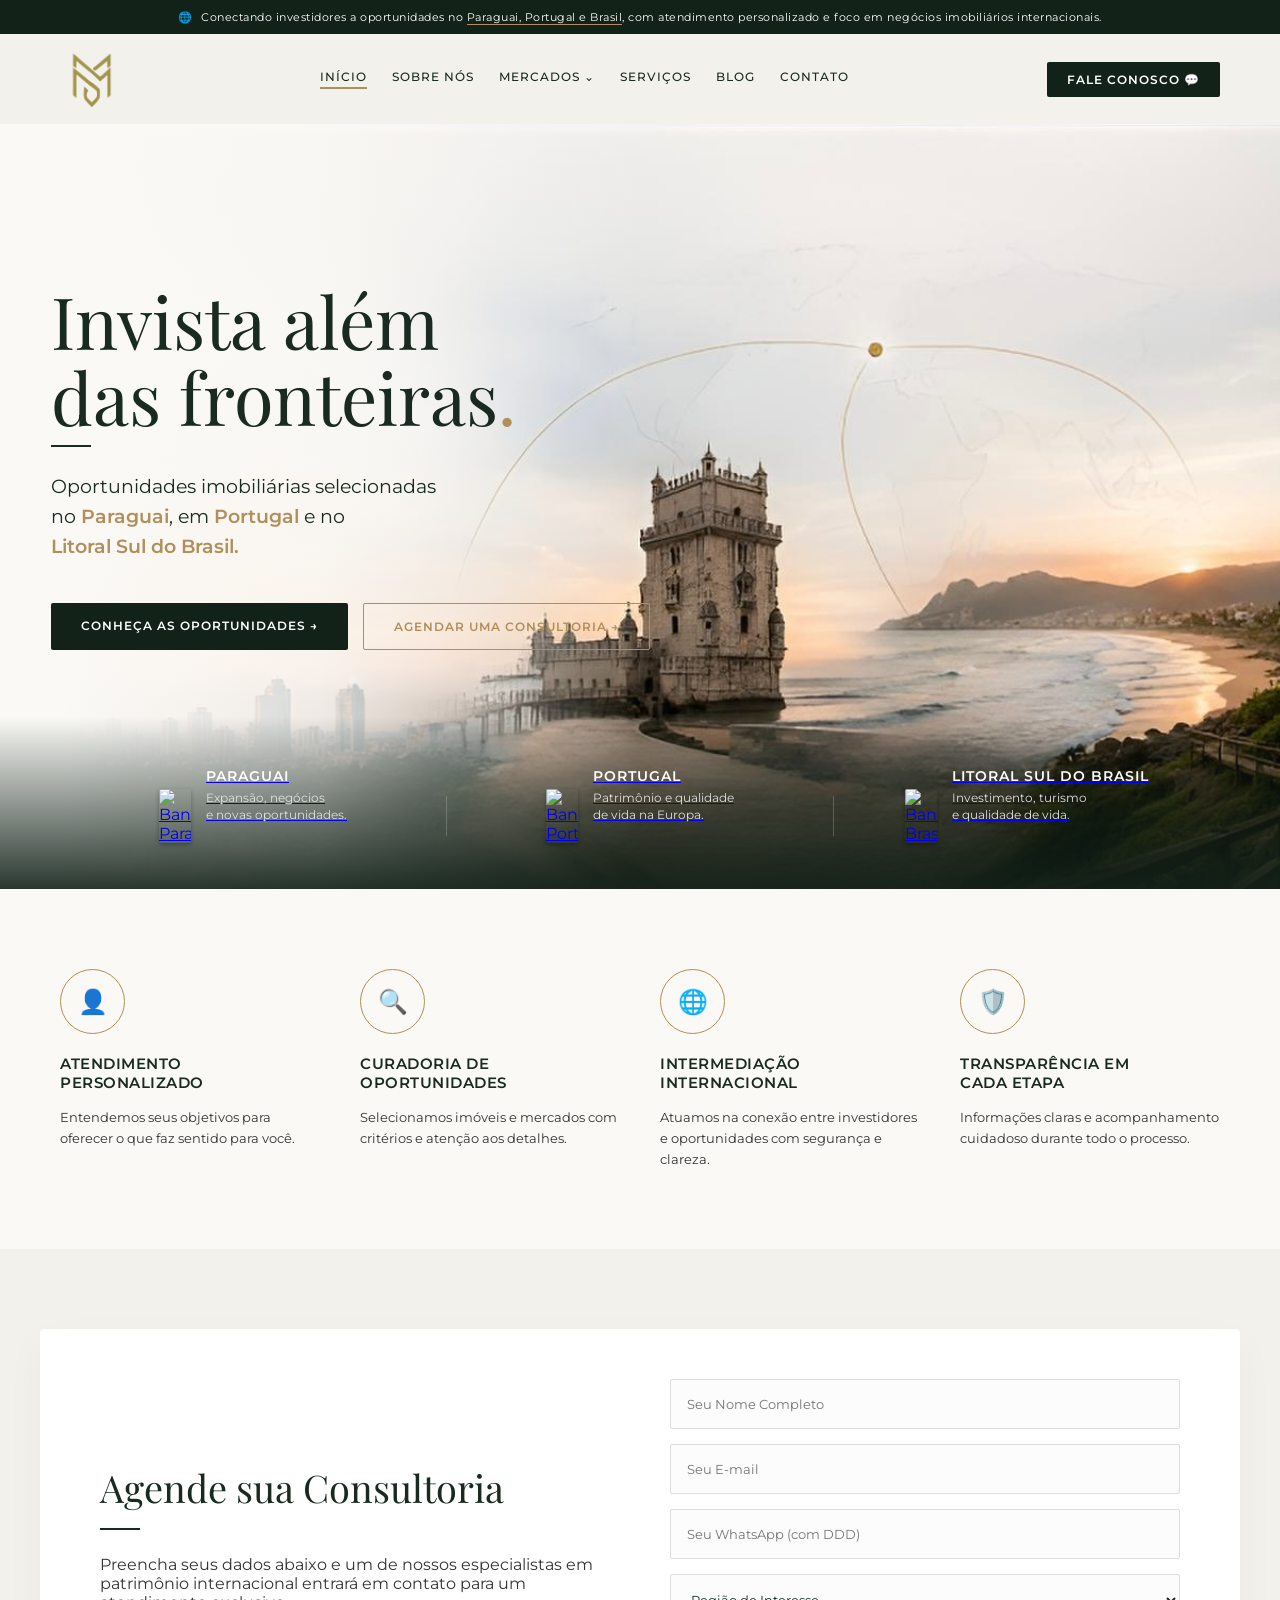
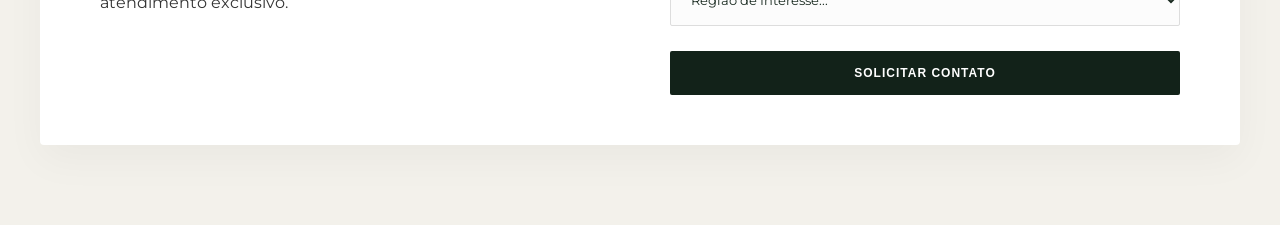
==== commit 7aa92861: "index.html" ====
--- a/index.html
+++ b/index.html
@@ -4,34 +4,30 @@
     <meta charset="UTF-8">
     <meta name="viewport" content="width=device-width, initial-scale=1.0">
     <title>Santa Mali | Patrimônio Sem Fronteiras</title>
-    <!-- Importação das Fontes -->
     <link href="https://fonts.googleapis.com/css2?family=Playfair+Display:ital,wght@0,400;0,600;1,400&family=Montserrat:wght@400;500;600&display=swap" rel="stylesheet">
     <link rel="stylesheet" href="style.css">
 </head>
 <body>
 
-    <!-- BARRA SUPERIOR -->
     <div class="top-bar">
         <span class="icon-globe">🌐</span> Conectando investidores a oportunidades no <span class="destaque-top">Paraguai, Portugal e Brasil</span>, com atendimento personalizado e foco em negócios imobiliários internacionais.
     </div>
 
-    <!-- CABEÇALHO / MENU -->
     <header class="navbar">
         <div class="container nav-container">
             <img src="logo-novo.png" alt="Santa Mali" class="logo">
             <nav class="nav-links">
                 <a href="#" class="active">INÍCIO</a>
                 <a href="#">SOBRE NÓS</a>
-                <a href="#">MERCADOS ⌄</a>
+                <a href="#paises">MERCADOS ⌄</a>
                 <a href="#">SERVIÇOS</a>
                 <a href="#">BLOG</a>
-                <a href="#">CONTATO</a>
+                <a href="#formulario">CONTATO</a>
             </nav>
             <a href="https://wa.me/5511999999999" target="_blank" class="btn-dark btn-small">FALE CONOSCO 💬</a>
         </div>
     </header>
 
-    <!-- SEÇÃO PRINCIPAL (HERO) -->
     <section class="hero">
         <div class="hero-container">
             <div class="hero-content">
@@ -39,43 +35,41 @@
                 <hr class="linha-curta">
                 <p>Oportunidades imobiliárias selecionadas<br>no <strong class="destaque-texto">Paraguai</strong>, em <strong class="destaque-texto">Portugal</strong> e no<br><strong class="destaque-texto">Litoral Sul do Brasil.</strong></p>
                 <div class="hero-buttons">
-                    <a href="#oportunidades" class="btn-dark">CONHEÇA AS OPORTUNIDADES →</a>
+                    <a href="#paises" class="btn-dark">CONHEÇA AS OPORTUNIDADES →</a>
                     <a href="#formulario" class="btn-outline">AGENDAR UMA CONSULTORIA →</a>
                 </div>
             </div>
         </div>
         
-        <!-- BARRA DE PAÍSES NO RODAPÉ DA IMAGEM -->
-        <div class="hero-countries">
+        <div id="paises" class="hero-countries">
             <div class="container countries-container">
-                <div class="country-item">
+                <a href="paraguai.html" class="country-item">
                     <img src="https://flagcdn.com/w40/py.png" alt="Bandeira Paraguai" class="bandeira">
                     <div>
                         <h4>PARAGUAI</h4>
                         <p>Expansão, negócios<br>e novas oportunidades.</p>
                     </div>
-                </div>
+                </a>
                 <div class="divisor"></div>
-                <div class="country-item">
+                <a href="portugal.html" class="country-item">
                     <img src="https://flagcdn.com/w40/pt.png" alt="Bandeira Portugal" class="bandeira">
                     <div>
                         <h4>PORTUGAL</h4>
                         <p>Patrimônio e qualidade<br>de vida na Europa.</p>
                     </div>
-                </div>
+                </a>
                 <div class="divisor"></div>
-                <div class="country-item">
+                <a href="litoral-sul.html" class="country-item">
                     <img src="https://flagcdn.com/w40/br.png" alt="Bandeira Brasil" class="bandeira">
                     <div>
                         <h4>LITORAL SUL DO BRASIL</h4>
                         <p>Investimento, turismo<br>e qualidade de vida.</p>
                     </div>
-                </div>
+                </a>
             </div>
         </div>
     </section>
 
-    <!-- SEÇÃO DE DIFERENCIAIS -->
     <section class="features">
         <div class="container features-container">
             <div class="feature-box">
@@ -101,7 +95,6 @@
         </div>
     </section>
 
-    <!-- SEÇÃO DE FORMULÁRIO (ANCORADA) -->
     <section id="formulario" class="contato-section">
         <div class="container contato-container">
             <div class="contato-texto">
@@ -118,7 +111,7 @@
                     
                     <select name="Interesse" required>
                         <option value="" disabled selected>Região de Interesse...</option>
-                        <option value="Litoral Sul do Brasil">Litoral Sul do Brasil </option>
+                        <option value="Litoral Sul do Brasil">Litoral Sul do Brasil</option>
                         <option value="Paraguai">Paraguai</option>
                         <option value="Portugal">Portugal</option>
                     </select>
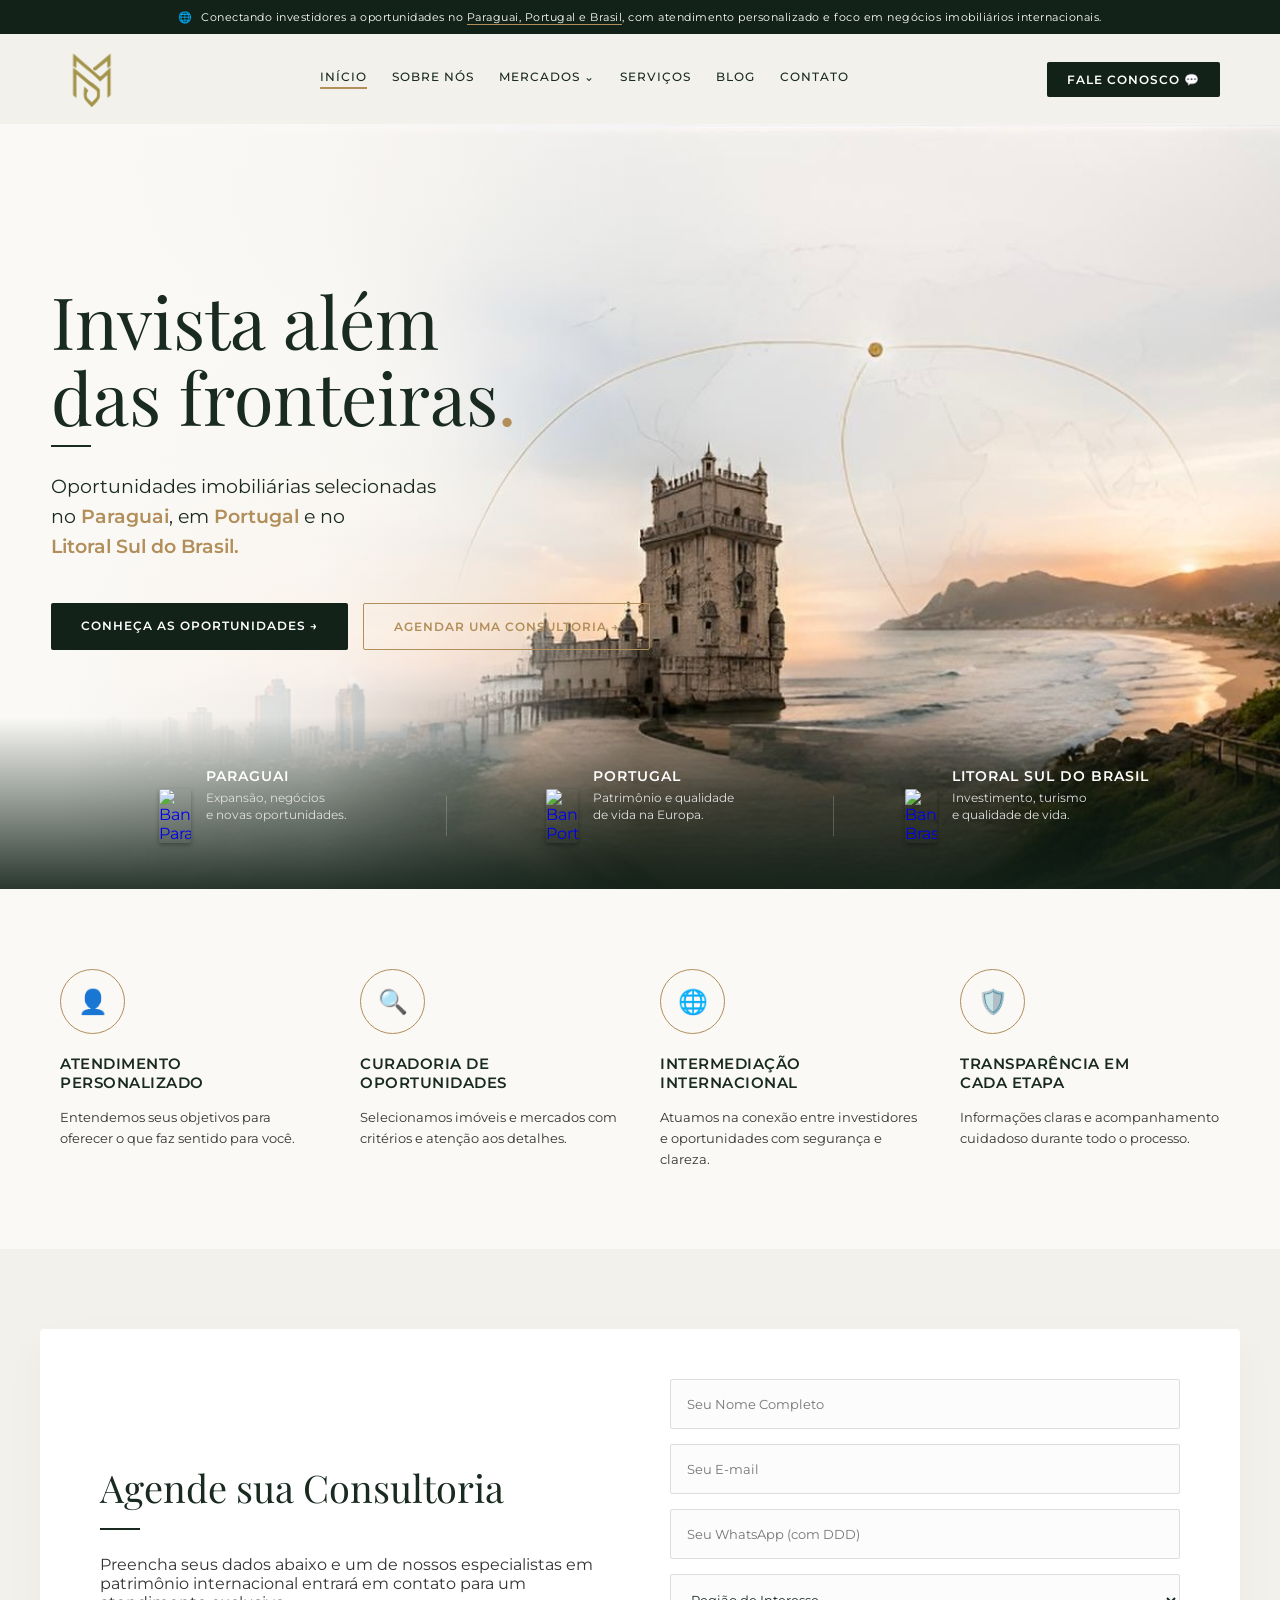
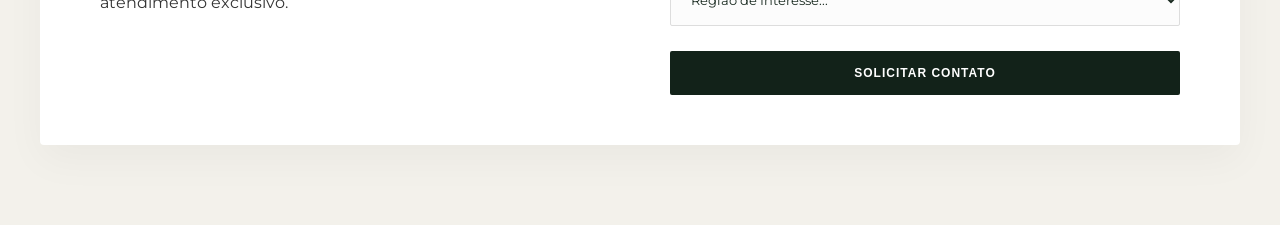
==== commit b6dc2e01: "index.html" ====
--- a/index.html
+++ b/index.html
@@ -24,7 +24,7 @@
                 <a href="#">BLOG</a>
                 <a href="#formulario">CONTATO</a>
             </nav>
-            <a href="https://wa.me/5511999999999" target="_blank" class="btn-dark btn-small">FALE CONOSCO 💬</a>
+            <a href="https://wa.me/5548992104003" target="_blank" class="btn-dark btn-small">FALE CONOSCO 💬</a>
         </div>
     </header>
 
--- a/style.css
+++ b/style.css
@@ -309,3 +309,119 @@
         flex-direction: column;
     }
 }
+/* --- ESTILO DOS BOTÕES DE PAÍSES NO HERO --- */
+.hero-countries a.country-item {
+    text-decoration: none;
+    cursor: pointer;
+    transition: transform 0.3s ease, opacity 0.3s ease;
+}
+.hero-countries a.country-item:hover {
+    transform: translateY(-3px);
+    opacity: 0.85;
+}
+/* --- CORREÇÃO DA GRADE E DAS IMAGENS DO LITORAL SUL --- */
+.empreendimentos-grid {
+    display: grid;
+    grid-template-columns: repeat(auto-fit, minmax(320px, 1fr));
+    gap: 30px;
+    max-width: 1200px;
+    margin: 0 auto;
+}
+
+.empreendimento-card {
+    background-color: var(--branco);
+    border-radius: 4px;
+    overflow: hidden;
+    box-shadow: 0 10px 30px rgba(0,0,0,0.04);
+    display: flex;
+    flex-direction: column;
+}
+
+.empreendimento-img-wrapper {
+    position: relative;
+    width: 100%;
+    height: 240px; /* Trava a altura exata da foto para não esticar */
+    overflow: hidden;
+}
+
+.empreendimento-img-wrapper img {
+    width: 100%;
+    height: 100%;
+    object-fit: cover; /* Mantém a proporção sem distorcer */
+}
+
+.empreendimento-info {
+    padding: 25px;
+    display: flex;
+    flex-direction: column;
+    flex-grow: 1;
+}
+/* --- RESPONSIVIDADE PARA CELULARES --- */
+@media (max-width: 768px) {
+    /* Menu e Topo */
+    .nav-container {
+        flex-direction: column;
+        gap: 15px;
+    }
+    .nav-links {
+        display: none; /* Oculta o menu longo no celular para não poluir (ou deixa empilhado) */
+    }
+    
+    /* Seção Principal (Hero) */
+    .hero {
+        min-height: auto;
+        padding-bottom: 20px;
+    }
+    .hero-container {
+        padding-left: 20px;
+        padding-right: 20px;
+        padding-top: 40px;
+    }
+    .hero h1 {
+        font-size: 40px; /* Reduz o título principal para caber na tela do celular */
+        line-height: 1.1;
+    }
+    .hero p {
+        font-size: 16px;
+    }
+    .hero-buttons {
+        flex-direction: column;
+        gap: 10px;
+    }
+    .hero-buttons a {
+        text-align: center;
+    }
+
+    /* Barra de Países no Hero */
+    .hero-countries {
+        position: relative;
+        background: var(--verde-escuro);
+        padding: 30px 0;
+    }
+    .countries-container {
+        flex-direction: column;
+        gap: 20px;
+    }
+    .divisor {
+        width: 100%;
+        height: 1px;
+        background-color: rgba(255,255,255,0.1);
+    }
+
+    /* Grade de Empreendimentos e Lotes */
+    .empreendimentos-grid {
+        grid-template-columns: 1fr; /* Força 1 card por linha no celular */
+        gap: 20px;
+        padding: 0 15px;
+    }
+
+    /* Seção de Formulário / Contato */
+    .contato-container {
+        flex-direction: column;
+        padding: 30px 20px;
+        gap: 20px;
+    }
+    .contato-texto h2 {
+        font-size: 28px;
+    }
+}
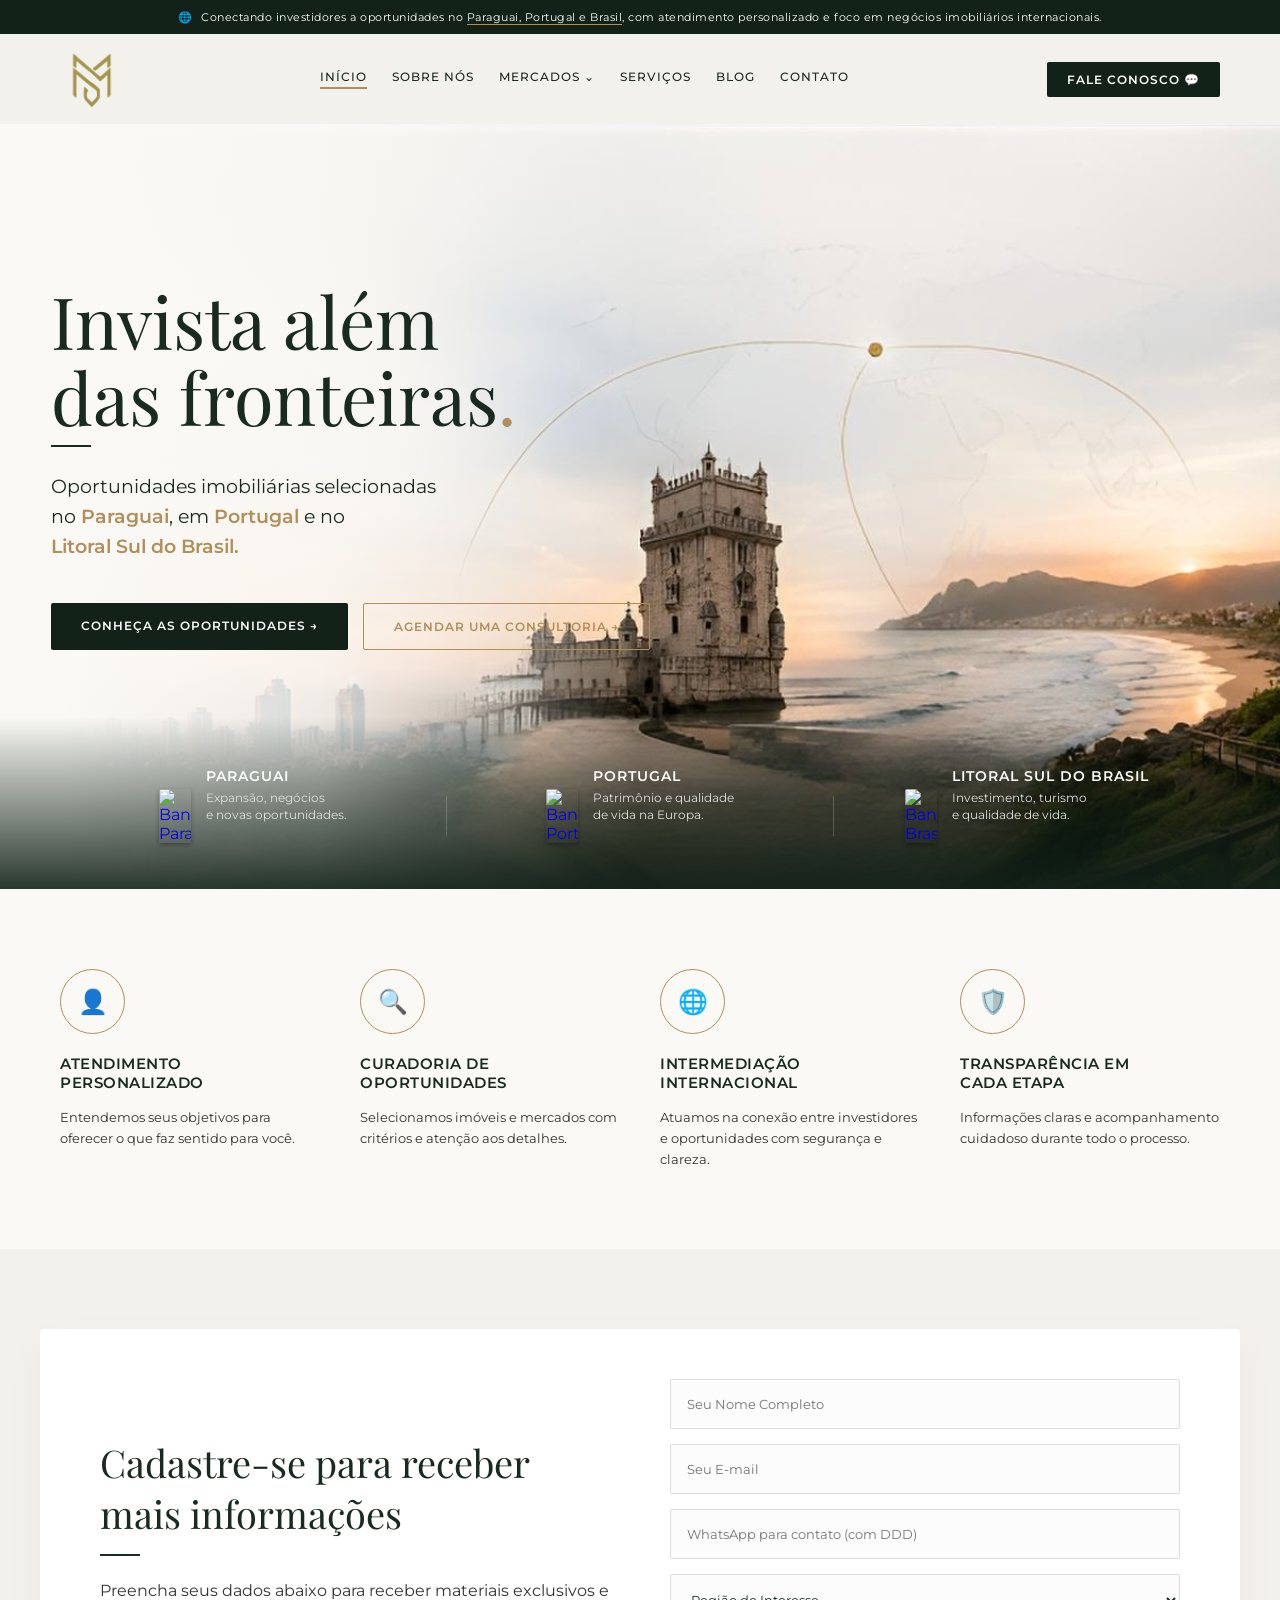
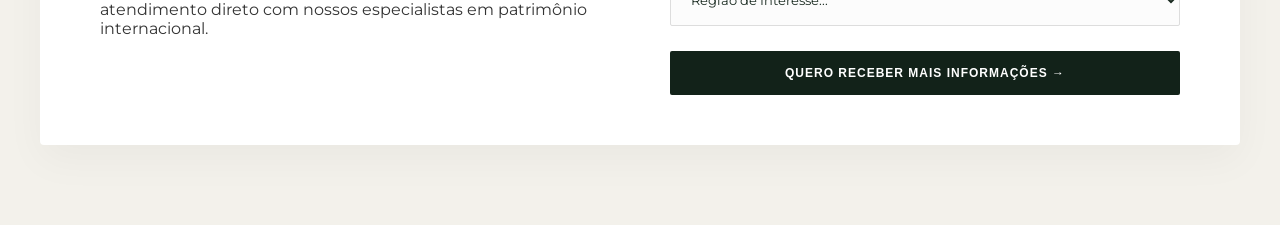
==== commit 5986a6d4: "index.html" ====
--- a/index.html
+++ b/index.html
@@ -95,19 +95,20 @@
         </div>
     </section>
 
+  <!-- SEÇÃO DE FORMULÁRIO / CADASTRO -->
     <section id="formulario" class="contato-section">
         <div class="container contato-container">
             <div class="contato-texto">
-                <h2>Agende sua Consultoria</h2>
+                <h2>Cadastre-se para receber mais informações</h2>
                 <hr class="linha-curta">
-                <p>Preencha seus dados abaixo e um de nossos especialistas em patrimônio internacional entrará em contato para um atendimento exclusivo.</p>
+                <p>Preencha seus dados abaixo para receber materiais exclusivos e atendimento direto com nossos especialistas em patrimônio internacional.</p>
             </div>
             
             <div class="contato-form">
                 <form action="https://formspree.io/f/myeglnnz" method="POST">
                     <input type="text" name="Nome" placeholder="Seu Nome Completo" required>
                     <input type="email" name="Email" placeholder="Seu E-mail" required>
-                    <input type="tel" name="WhatsApp" placeholder="Seu WhatsApp (com DDD)" required>
+                    <input type="tel" name="WhatsApp" placeholder="WhatsApp para contato (com DDD)" required>
                     
                     <select name="Interesse" required>
                         <option value="" disabled selected>Região de Interesse...</option>
@@ -116,7 +117,7 @@
                         <option value="Portugal">Portugal</option>
                     </select>
                     
-                    <button type="submit" class="btn-dark btn-full">SOLICITAR CONTATO</button>
+                    <button type="submit" class="btn-dark btn-full">QUERO RECEBER MAIS INFORMAÇÕES →</button>
                 </form>
             </div>
         </div>
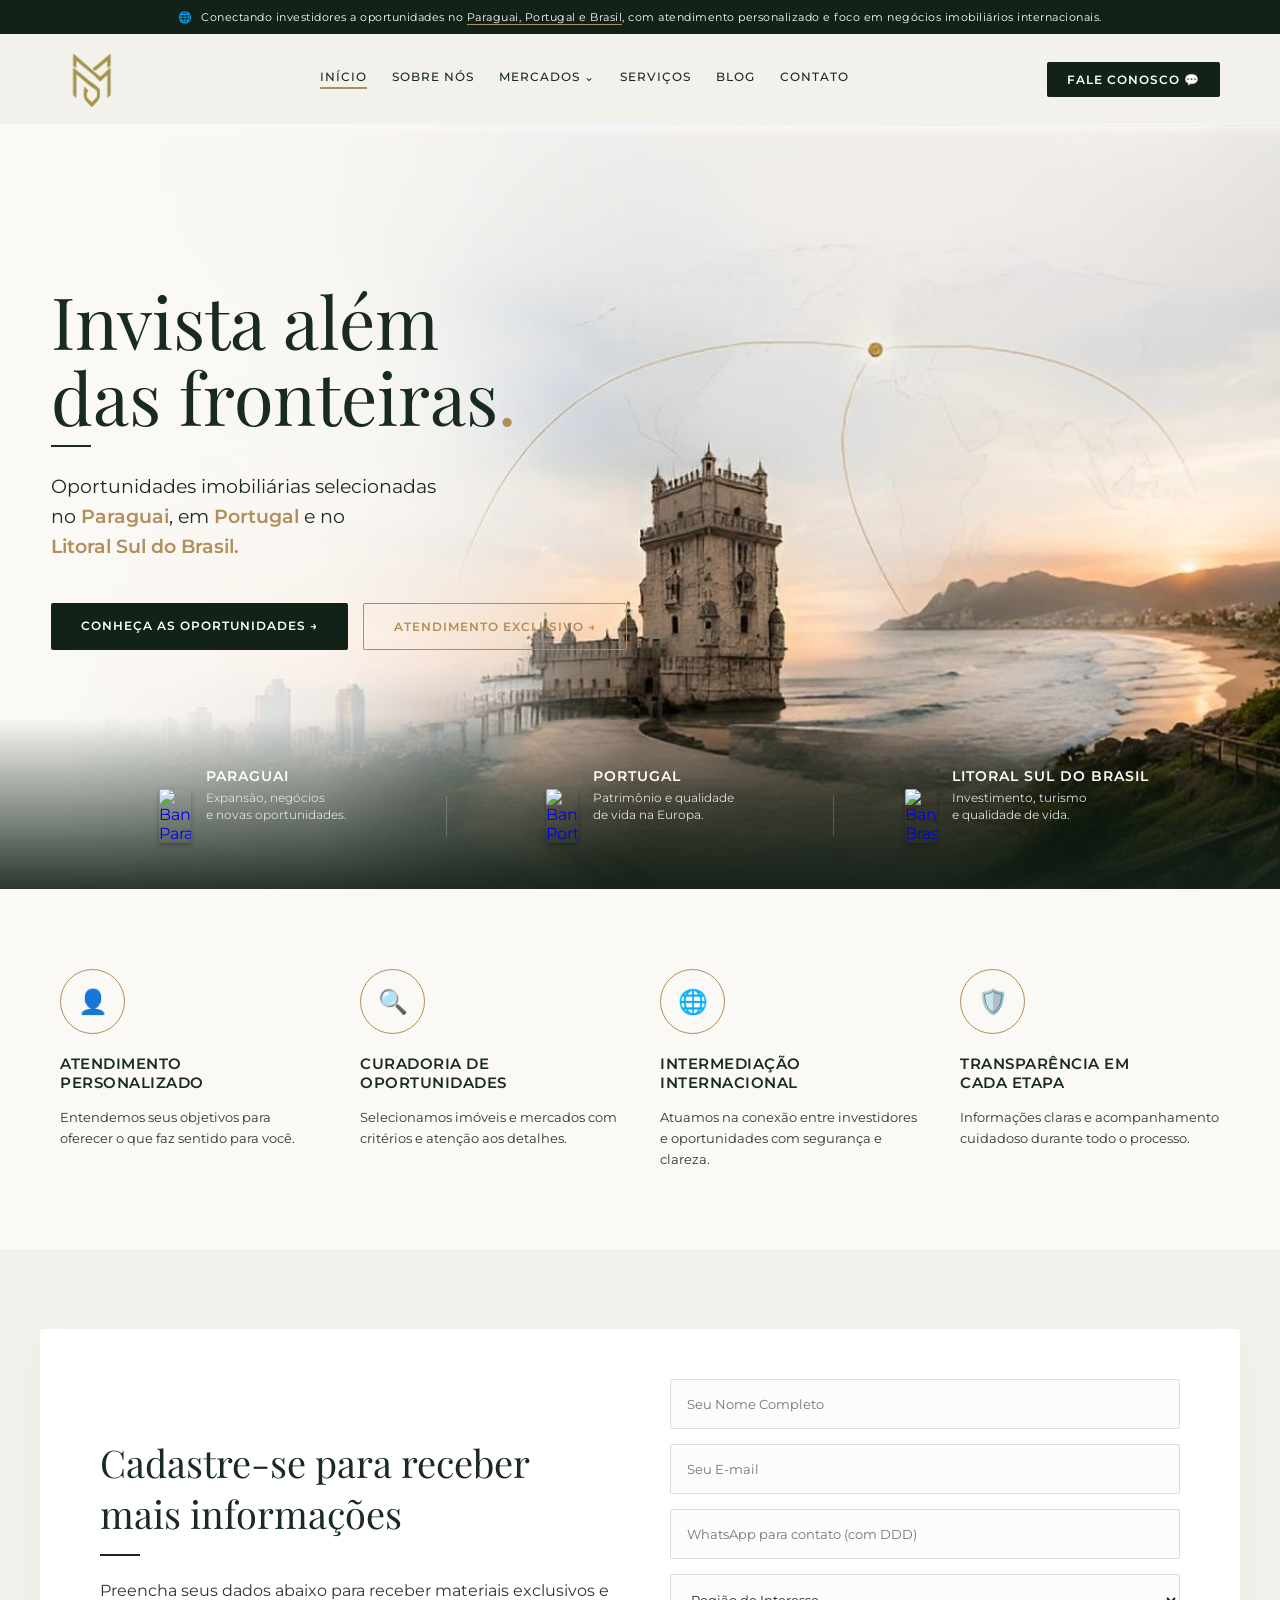
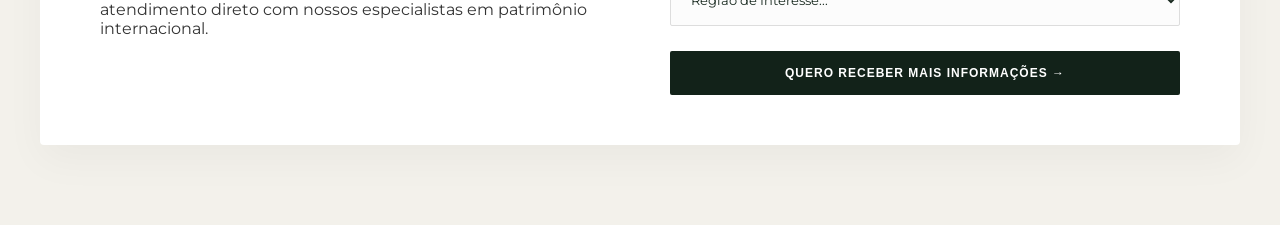
==== commit 7f2d97b4: "index.html" ====
--- a/index.html
+++ b/index.html
@@ -36,7 +36,7 @@
                 <p>Oportunidades imobiliárias selecionadas<br>no <strong class="destaque-texto">Paraguai</strong>, em <strong class="destaque-texto">Portugal</strong> e no<br><strong class="destaque-texto">Litoral Sul do Brasil.</strong></p>
                 <div class="hero-buttons">
                     <a href="#paises" class="btn-dark">CONHEÇA AS OPORTUNIDADES →</a>
-                    <a href="#formulario" class="btn-outline">AGENDAR UMA CONSULTORIA →</a>
+                  <a href="#formulario" class="btn-outline">ATENDIMENTO EXCLUSIVO →</a>
                 </div>
             </div>
         </div>
